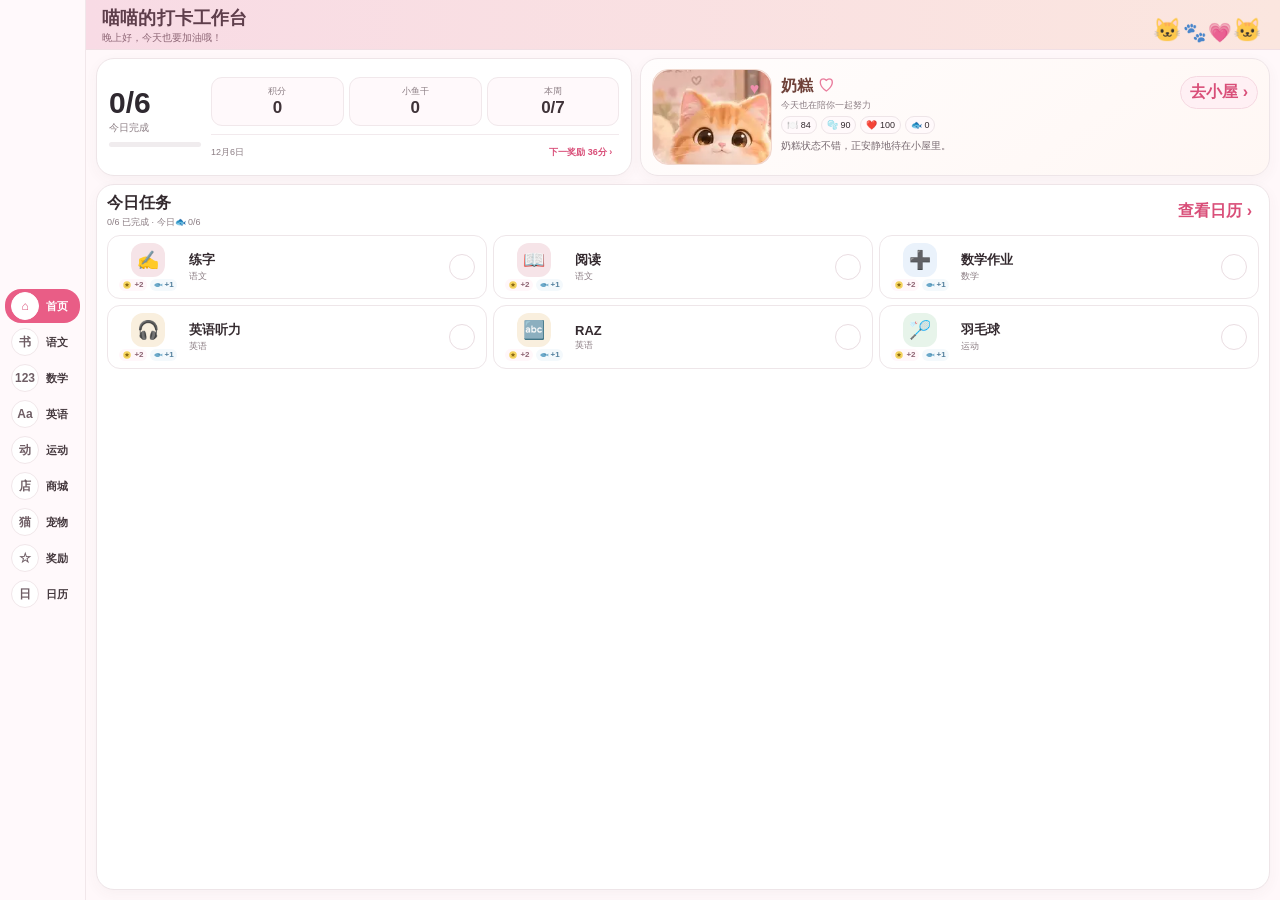
==== index.html @ 63a1361c "Load approved pet art assets in v23" ====
<!doctype html>
<html lang="zh-CN">
<head>
<meta charset="utf-8">
<meta name="viewport" content="width=device-width,initial-scale=1,viewport-fit=cover">
<meta name="theme-color" content="#fffaf5">
<meta name="color-scheme" content="light">
<meta name="apple-mobile-web-app-capable" content="yes">
<meta name="apple-mobile-web-app-status-bar-style" content="default">
<meta name="apple-mobile-web-app-title" content="喵喵打卡">
<meta name="format-detection" content="telephone=no">
<title>喵喵的打卡工作台</title>
<link rel="manifest" href="manifest.json">
<link rel="icon" href="icon.svg" type="image/svg+xml">
<link rel="stylesheet" href="styles.css?v=20260919-23">
</head>
<body>
<div id="orientationFrame" class="orientation-frame">
<div class="app-shell">
  <aside class="sidebar"><nav id="nav"></nav></aside>
  <main class="workspace">
    <header class="hero" aria-label="喵喵的打卡工作台">
      <div class="hero-copy"><h1>喵喵的打卡工作台</h1><p>晚上好，今天也要加油哦！</p></div>
      <div class="pig-family" aria-hidden="true"><span>🐱</span><span>🐾</span><span>💗</span><span>🐱</span></div>
      <div class="cloud hero-cloud-1"></div><div class="cloud hero-cloud-2"></div><div class="hill hero-hill-1"></div><div class="hill hero-hill-2"></div>
    </header>
    <section id="page" class="page" aria-live="polite"></section>
  </main>
  <button id="rotateSide" class="rotate-side" aria-label="切换横屏方向" title="切换横屏方向">↻</button>
  <div id="landscapeHint" class="landscape-hint">已自动适配横屏 · 方向相反可点 ↻</div>
</div>
<div id="toast" class="toast" role="status" aria-live="polite"></div>
<div id="modalRoot"></div>
</div>
<input id="importInput" type="file" accept="application/json" hidden>
<script src="pet-assets.js?v=20260919-23"></script>
<script src="app.js?v=20260919-23"></script>
</body>
</html>
---- styles.css ----
:root{--bg:#fffaf5;--surface:#fff;--ink:#23395d;--muted:#667085;--line:#ebe7e1;--pink:#cf456b;--pink2:#f8dfe6;--blue:#4b83c5;--green:#57a978;--amber:#c98b35;--shadow:0 8px 20px rgba(40,50,70,.07);--r:20px;--side:92px}
*{box-sizing:border-box;-webkit-tap-highlight-color:transparent}html,body{margin:0;width:100%;height:100%;overflow:hidden;background:var(--bg);font-family:-apple-system,BlinkMacSystemFont,"PingFang SC","Microsoft YaHei",sans-serif;color:var(--ink)}button,input{font:inherit}.orientation-frame{width:100%;height:100dvh;position:relative}.app-shell{width:100%;height:100%;display:flex;padding-top:env(safe-area-inset-top);padding-left:env(safe-area-inset-left);padding-right:env(safe-area-inset-right);padding-bottom:env(safe-area-inset-bottom)}.sidebar{width:var(--side);flex:0 0 var(--side);padding:6px;background:linear-gradient(#fbedf0,#fff9f4);border-right:1px solid #f0e5e3;overflow:auto}.sidebar::-webkit-scrollbar{display:none}#nav{min-height:100%;display:flex;flex-direction:column;justify-content:center;gap:3px}.nav-btn{border:0;background:transparent;color:var(--ink);border-radius:999px;min-height:38px;width:100%;display:flex;align-items:center;gap:7px;padding:5px 7px;font-weight:800;font-size:12px}.nav-btn i{width:30px;height:30px;border-radius:50%;display:grid;place-items:center;background:#fff;font-style:normal}.nav-btn.active{background:#e56b89;color:#fff}.workspace{flex:1;min-width:0;height:100%;display:flex;flex-direction:column}.hero{height:72px;flex:0 0 72px;position:relative;overflow:hidden;background:linear-gradient(#cfeefa 0 62%,#b7df86 62%);border-bottom:1px solid #dfe6e8}.hero-copy{position:relative;z-index:5;padding:10px 18px;color:#fff;text-shadow:0 1px 3px rgba(50,70,90,.25)}.hero-copy h1{font-size:23px;margin:0;font-weight:900}.hero-copy p{font-size:12px;margin:3px 0}.pig-family{position:absolute;right:30px;bottom:5px;z-index:5;display:flex;align-items:flex-end;gap:5px}.pig-family span{font-size:36px}.pig-family span:nth-child(2),.pig-family span:nth-child(3){font-size:28px}.cloud{position:absolute;background:#fff;border-radius:99px;opacity:.8;width:60px;height:18px;top:10px}.cloud:before,.cloud:after{content:"";position:absolute;background:#fff;border-radius:50%}.cloud:before{width:24px;height:24px;left:10px;top:-10px}.cloud:after{width:30px;height:30px;right:8px;top:-13px}.hero-cloud-1{left:45%}.hero-cloud-2{left:67%;top:28px}.hill{position:absolute;border-radius:50% 50% 0 0;background:#9fcd70;bottom:-30px}.hero-hill-1{width:300px;height:65px;left:38%}.hero-hill-2{width:360px;height:70px;right:-50px;background:#8ec364}.page{flex:1;min-height:0;padding:8px 10px 10px;overflow:auto;background:linear-gradient(#fffdf9,#fffaf5)}.page::-webkit-scrollbar{display:none}.home-grid{height:100%;display:grid;grid-template-columns:1.02fr 1.15fr .95fr;grid-template-rows:minmax(125px,44%) 1fr;gap:8px}.card,.section-hero,.feature-card,.shop-item,.calendar-card,.stats-card{background:#fff;border:1px solid var(--line);border-radius:var(--r);box-shadow:var(--shadow)}.soft-pink{background:linear-gradient(145deg,#fff,#fff5f7)}.soft-amber{background:linear-gradient(145deg,#fff,#fff8e9)}.soft-blue{background:linear-gradient(145deg,#fff,#f2f8fd)}.card-head{display:flex;justify-content:space-between;align-items:center;padding:9px 12px 4px}.card-title{font-size:16px;font-weight:900}.mini-action,.text-action{border:0;background:transparent;color:var(--pink);font-weight:800}.progress-body{display:grid;grid-template-columns:92px 1fr;gap:10px;align-items:center;padding:4px 12px 10px}.progress-ring{width:84px;height:84px;border-radius:50%;background:conic-gradient(var(--pink) var(--p),#e6e9ed 0);display:grid;place-items:center;position:relative}.progress-ring:after{content:"";position:absolute;inset:11px;border-radius:50%;background:#fff}.progress-center{position:relative;z-index:1;text-align:center}.progress-center strong{font-size:26px;display:block}.progress-center span{font-size:10px;color:var(--muted)}.stat-list{display:grid;gap:4px}.stat{display:flex;justify-content:space-between;font-size:12px}.stat strong{font-size:15px}.pet-body{height:calc(100% - 38px);display:grid;grid-template-columns:1.05fr .95fr;gap:8px;padding:2px 12px 9px}.pet-scene{display:grid;place-items:center;position:relative}.cat{font-size:68px;transform-origin:center bottom}.pet-bubble{position:absolute;top:0;left:0;background:#fff;border:1px solid var(--line);border-radius:15px;padding:6px 8px;font-size:10px;max-width:120px}.pet-side{display:flex;flex-direction:column;justify-content:center;gap:5px}.pet-status{display:flex;justify-content:space-between;font-size:11px}.mood-bar{height:7px;border-radius:9px;background:#e5e8eb;overflow:hidden}.mood-bar i{display:block;height:100%;background:#66b281}.pet-actions{display:grid;grid-template-columns:repeat(4,1fr);gap:4px}.pet-action{border:1px solid var(--line);background:#fff;border-radius:12px;min-height:43px;font-size:9px;font-weight:800}.pet-action b{display:block;font-size:17px}.reward-body{padding:3px 12px 10px}.points-row strong{font-size:28px;color:#9e2f55}.reward-track{height:5px;background:#e5e5e7;border-radius:9px;margin:10px 10px 22px;position:relative}.reward-node{position:absolute;top:50%;transform:translate(-50%,-50%);width:78px;text-align:center;font-size:10px}.reward-node i{width:24px;height:24px;background:#fff;border:2px solid #efd3dc;border-radius:50%;display:grid;place-items:center;margin:0 auto 17px;font-style:normal}.reward-node small{display:block;color:var(--muted)}.lock-note{background:#fff7e6;border:1px solid #f0dfb8;border-radius:10px;padding:5px;font-size:10px;text-align:center;color:#805e33}.tasks-card{grid-column:1/3}.tasks-toolbar{display:flex;align-items:center;justify-content:space-between;padding:7px 11px 4px}.tasks-toolbar h2{font-size:17px;margin:0}.tasks-toolbar small{color:#b53d62}.pager{display:flex;gap:5px;align-items:center}.pager button{border:0;border-radius:50%;width:28px;height:28px;background:#fff;box-shadow:0 2px 8px rgba(0,0,0,.08)}.page-pill{background:#fff1f5;border-radius:99px;padding:4px 12px;font-weight:800;font-size:11px}.task-slider{height:calc(100% - 40px);padding:2px 10px 10px}.task-row{height:100%;display:grid;grid-template-columns:repeat(3,1fr);gap:8px}.task-card{border:1px solid var(--line);border-radius:16px;background:#fff;padding:9px;display:grid;grid-template-columns:58px 1fr;grid-template-rows:1fr auto;align-items:center}.task-card.done{background:#f4fbf6}.task-icon{grid-row:1/3;width:50px;height:50px;border-radius:50%;display:grid;place-items:center;font-size:27px;background:var(--ib)}.task-name{font-size:15px;font-weight:900}.task-status{font-size:10px;color:var(--muted)}.check-btn,.primary-btn{border:0;border-radius:999px;background:var(--pink);color:#fff;font-weight:850;padding:7px 10px}.check-btn.done{background:var(--green)}.week-card{grid-column:3}.week-body{padding:7px 12px}.week-days{display:grid;grid-template-columns:repeat(7,1fr);gap:4px;text-align:center}.weekday{font-size:9px;font-weight:800}.day-dot{width:25px;height:25px;margin:4px auto 0;border-radius:50%;display:grid;place-items:center;font-size:11px;font-weight:900}.day-dot.done{background:#69bc88;color:#fff}.day-dot.missed{background:#f1a6b7;color:#fff}.day-dot.future{background:#e3e7ea;color:#a0a8b2}.day-dot.today{box-shadow:0 0 0 3px rgba(75,131,197,.18)}.legend{display:flex;justify-content:center;gap:10px;margin-top:8px;font-size:9px;color:var(--muted)}.page-panel{max-width:1000px;margin:auto;display:grid;gap:9px}.section-hero{padding:13px 15px;display:flex;align-items:center;justify-content:space-between}.section-hero h1{font-size:21px;margin:0}.section-hero p{font-size:11px;color:var(--muted);margin:4px 0}.grid-cards{display:grid;grid-template-columns:repeat(3,1fr);gap:9px}.feature-card{padding:12px;min-height:105px}.feature-top{display:flex;justify-content:space-between}.feature-icon{width:42px;height:42px;border-radius:13px;display:grid;place-items:center;font-size:23px}.chip{font-size:9px;padding:4px 7px;border-radius:99px;background:#f2f2f2}.feature-card h3{margin:7px 0 3px}.feature-card p,.shop-item p{font-size:10px;color:var(--muted)}.card-actions{display:flex;gap:6px;margin-top:8px}.secondary-btn,.danger-btn{border:1px solid var(--line);background:#fff;border-radius:11px;padding:6px 9px;font-weight:800;font-size:11px}.danger-btn{color:#b43a58}.add-card{border-style:dashed;text-align:center}.shop-cats{display:grid;grid-template-columns:repeat(4,1fr);gap:7px}.cat-tab{border:1px solid var(--line);background:#fff;border-radius:13px;padding:8px;font-weight:800}.cat-tab.active{background:#f8e2e8;color:#9f3154}.shop-grid{display:grid;grid-template-columns:repeat(4,1fr);gap:8px}.shop-item{padding:11px;text-align:center}.shop-icon{font-size:32px}.shop-item button{border:0;border-radius:99px;background:#fff0da;color:#805d2a;padding:7px;width:100%;font-weight:800}.pet-large{display:grid;grid-template-columns:1.1fr .9fr;gap:10px}.pet-stage{min-height:210px;overflow:hidden;border:1px solid var(--line);border-radius:20px;background:linear-gradient(#fffefa,#f3f5e6);display:grid;place-items:center;position:relative}.pet-stage .cat{font-size:125px}.pet-message{position:absolute;top:15px;left:15px;background:#fff;border:1px solid var(--line);border-radius:15px;padding:9px;font-size:12px;max-width:190px}.pet-inventory{display:grid;grid-template-columns:repeat(2,1fr);gap:7px}.inv-card{border:1px solid var(--line);border-radius:14px;padding:9px}.rewards-grid{display:grid;grid-template-columns:repeat(3,1fr);gap:9px}.reward-card{text-align:center;background:#fff;border:1px solid var(--line);border-radius:18px;padding:13px}.reward-card.locked{opacity:.7}.reward-emoji{font-size:36px}.calendar-wrap{display:grid;grid-template-columns:1.4fr .6fr;gap:10px}.calendar-card,.stats-card{padding:12px}.calendar-head{display:flex;justify-content:space-between;align-items:center}.calendar-grid{display:grid;grid-template-columns:repeat(7,1fr);gap:4px;margin-top:8px}.cal-week{text-align:center;font-size:9px;color:var(--muted)}.cal-day{aspect-ratio:1.2;border-radius:10px;display:grid;place-items:center;font-size:10px}.cal-day.done{background:#dff3e5;color:#2e7d4f}.cal-day.missed{background:#fbe2e8;color:#a83e5d}.cal-day.future{background:#edf0f3;color:#9ea6af}.cal-day.today{outline:2px solid #6aa4d6}.stat-big{font-size:30px;font-weight:900;color:#9d3154}.modal-backdrop{position:fixed;inset:0;background:rgba(35,57,93,.22);backdrop-filter:blur(4px);display:grid;place-items:center;z-index:100;padding:20px}.modal{width:min(520px,92vw);max-height:86dvh;overflow:auto;background:#fff;border-radius:20px;padding:15px}.field{display:grid;gap:5px;margin:8px 0}.field input{border:1px solid #dedad5;border-radius:11px;padding:8px}.days-check{display:flex;gap:5px;flex-wrap:wrap}.days-check label{border:1px solid var(--line);border-radius:99px;padding:5px 7px;font-size:10px}.modal-actions{display:flex;justify-content:flex-end;gap:7px;margin-top:12px}.toast{position:fixed;left:50%;bottom:calc(16px + env(safe-area-inset-bottom));transform:translate(-50%,18px);background:#23395d;color:#fff;border-radius:999px;padding:8px 13px;font-size:11px;opacity:0;transition:.2s;z-index:200}.toast.show{opacity:1;transform:translate(-50%,0)}
@media(max-height:390px){.hero{height:58px;flex-basis:58px}.hero-copy{padding:7px 15px}.hero-copy h1{font-size:20px}.home-grid{grid-template-rows:minmax(112px,43%) 1fr}.progress-ring{width:74px;height:74px}.cat{font-size:58px}.task-icon{width:45px;height:45px;font-size:24px}.nav-btn{min-height:33px}}
@media(prefers-reduced-motion:reduce){*{animation-duration:.001ms!important;transition-duration:.001ms!important}}
.rotate-side,.landscape-hint{display:none}
body.force-landscape .orientation-frame{position:fixed;left:50%;top:50%;width:100dvh;height:100dvw;transform:translate(-50%,-50%) rotate(90deg);transform-origin:center center;overflow:hidden;background:var(--bg)}
body.force-landscape.flip-landscape .orientation-frame{transform:translate(-50%,-50%) rotate(-90deg)}
body.force-landscape .rotate-side{display:grid;place-items:center;position:absolute;right:8px;bottom:8px;z-index:260;width:38px;height:38px;border:1px solid rgba(35,57,93,.12);border-radius:50%;background:rgba(255,255,255,.94);box-shadow:0 4px 14px rgba(35,57,93,.12);color:var(--ink);font-size:20px;font-weight:900}
body.force-landscape .landscape-hint{display:block;position:absolute;right:54px;bottom:12px;z-index:255;background:rgba(35,57,93,.9);color:#fff;border-radius:999px;padding:7px 10px;font-size:10px;font-weight:750;opacity:0;transform:translateY(5px);transition:.25s;pointer-events:none}
body.force-landscape.landscape-hint-on .landscape-hint{opacity:1;transform:translateY(0)}

.subject-panel{gap:10px}.subject-hero{background:linear-gradient(135deg,#fff,#fff8f2)}.subject-summary{background:#fff;border:1px solid var(--line);border-radius:18px;box-shadow:var(--shadow);padding:10px}.subject-summary>div:first-child{display:flex;justify-content:space-between;align-items:center;margin-bottom:8px}.subject-summary span{font-size:11px;color:var(--muted)}.subject-mini-tasks{display:grid;grid-template-columns:repeat(3,1fr);gap:8px}.subject-mini{border:1px solid var(--line);background:#fff;border-radius:16px;padding:10px;display:grid;grid-template-columns:38px 1fr;grid-template-rows:auto auto;text-align:left;align-items:center}.subject-mini>span{grid-row:1/3;font-size:24px}.subject-mini b{font-size:13px}.subject-mini small{font-size:10px;color:var(--muted)}.subject-mini.done{background:#f3faf5}.subject-all{grid-template-columns:repeat(3,1fr)}.subject-task-card{min-height:145px}.subject-task-card.is-done{background:#f5fbf6}.task-state-line{font-size:11px;font-weight:800;color:var(--muted);margin-top:6px}.compact{padding:6px 9px;font-size:11px}.empty-note{padding:12px;color:var(--muted);font-size:11px}
.pet-page{gap:10px}.pet-top-badges{display:flex;gap:8px}.pet-top-badges b{background:#fff7ef;border:1px solid var(--line);border-radius:999px;padding:6px 10px}.pet-control-card{padding:12px}.pet-room-bg{position:absolute;inset:0;overflow:hidden;pointer-events:none}.pet-room-bg .window{position:absolute;left:18px;top:18px;width:84px;height:58px;border:6px solid #f7efe5;border-radius:18px;background:#dff4fb;display:grid;place-items:center;font-size:23px}.pet-room-bg .plant{position:absolute;right:16px;bottom:14px;font-size:36px}.pet-room-bg .bed{position:absolute;left:20px;bottom:12px;font-size:40px}.cat-avatar{position:relative;width:150px;height:150px;z-index:3;transform-origin:50% 90%}.cat-head{position:absolute;left:35px;top:24px;width:80px;height:70px;border-radius:48% 48% 46% 46%;background:#e88a3a;border:3px solid #b96728}.ear{position:absolute;top:-17px;width:32px;height:36px;background:#e88a3a;border:3px solid #b96728;transform:rotate(25deg);border-radius:7px 25px 8px 25px}.ear.l{left:3px;transform:rotate(-25deg)}.ear.r{right:3px}.face{position:absolute;inset:12px 8px 0;font-style:normal;font-size:48px;line-height:48px;filter:saturate(.7)}.cat-body-shape{position:absolute;left:39px;top:82px;width:78px;height:58px;border-radius:50% 50% 42% 42%;background:repeating-linear-gradient(90deg,#e88a3a 0 20px,#c96f28 20px 28px);border:3px solid #b96728}.cat-tail{position:absolute;right:10px;top:88px;width:68px;height:18px;border-radius:99px;background:#d87a30;border:3px solid #b96728;transform:rotate(-20deg);transform-origin:left center}.pet-effect-layer,.pet-prop{position:absolute;inset:0;z-index:5;pointer-events:none}.pet-prop span,.pet-effect-layer span{position:absolute}.bowl{font-size:40px;left:50%;bottom:18px;transform:translateX(-50%)}.wand{font-size:44px;right:18%;top:28%}.brush{font-size:38px;right:24%;top:36%}.med{font-size:38px;right:22%;bottom:24%}.mat{font-size:46px;left:50%;bottom:12px;transform:translateX(-50%)}.heart{color:#e55b7d;font-size:24px;animation:floatHeart 1.4s ease-out infinite}.pet-heart-1{left:39%;top:28%}.pet-heart-2{left:56%;top:20%;animation-delay:.3s}.sound-wave{right:26%;top:28%;font-weight:900;color:#517fae;animation:pulse 1s infinite}.shower{right:22%;top:13%;font-size:44px;animation:showerShake .45s infinite alternate}.bubble{font-size:26px;color:#7ec7df;animation:bubble 1.5s infinite}.bubble-1{left:38%;top:43%}.bubble-2{left:52%;top:37%;animation-delay:.3s}.bubble-3{left:58%;top:52%;animation-delay:.6s}.toy-motion{right:30%;top:38%;font-size:26px;animation:toySpark .7s infinite}.spark{font-size:24px;color:#d19a38;animation:pulse .8s infinite}.spark-1{left:37%;top:38%}.spark-2{left:58%;top:26%;animation-delay:.25s}.care-plus{right:28%;top:30%;font-size:30px;color:#5aa576;animation:pulse 1s infinite}.zzz{right:25%;top:22%;font-weight:900;color:#6d7d9a;animation:floatHeart 1.8s infinite}.crumb{font-size:24px;color:#b47d3b;animation:crumb .7s infinite}.crumb-1{left:45%;bottom:50px}.crumb-2{left:53%;bottom:42px;animation-delay:.25s}
.cat-avatar.idle{animation:catBreath 2.2s ease-in-out infinite}.cat-avatar.purring{animation:purr .18s linear infinite}.cat-avatar.meowing{animation:meowMove .45s ease-in-out 3}.cat-avatar.eating{animation:eat .45s ease-in-out infinite}.cat-avatar.playing{animation:playPounce .65s ease-in-out infinite}.cat-avatar.bathing{animation:bathFlinch .5s ease-in-out infinite}.cat-avatar.grooming{animation:groomSit 1s ease-in-out infinite}.cat-avatar.treating{animation:treatStill 1.2s ease-in-out infinite}.cat-avatar.sleeping{transform:translateY(18px) scale(.9) rotate(-8deg);animation:sleepBob 2s ease-in-out infinite}.cat-avatar.happy{animation:happyHop .7s ease-in-out 2}.cat-tail{animation:tailWag 1.1s ease-in-out infinite}
.pet-quick-actions{display:grid;grid-template-columns:repeat(3,1fr);gap:7px;margin:8px 0 10px}.pet-quick{border:1px solid var(--line);background:#fffaf8;border-radius:14px;padding:8px;min-height:62px;font-weight:850;color:var(--ink)}.pet-quick span{display:block;font-size:23px;margin-bottom:2px}.pet-inventory .inv-card{display:flex;align-items:center;justify-content:space-between;gap:6px}.inv-card small{display:block;color:var(--muted);margin-top:3px}
@keyframes catBreath{0%,100%{transform:translateY(0)}50%{transform:translateY(3px)}}@keyframes tailWag{0%,100%{transform:rotate(-24deg)}50%{transform:rotate(12deg)}}@keyframes purr{0%{transform:translateX(-1px)}50%{transform:translateX(1px)}100%{transform:translateX(-1px)}}@keyframes meowMove{0%,100%{transform:translateY(0)}50%{transform:translateY(-8px) scale(1.03)}}@keyframes eat{0%,100%{transform:rotate(0) translateY(7px)}50%{transform:rotate(2deg) translateY(13px)}}@keyframes playPounce{0%,100%{transform:translateX(-18px) rotate(-3deg)}50%{transform:translateX(24px) translateY(-12px) rotate(6deg)}}@keyframes bathFlinch{0%,100%{transform:rotate(-2deg)}50%{transform:rotate(3deg) translateY(-2px)}}@keyframes groomSit{0%,100%{transform:scale(1)}50%{transform:scale(1.02)}}@keyframes treatStill{0%,100%{transform:translateY(0)}50%{transform:translateY(2px)}}@keyframes sleepBob{0%,100%{transform:translateY(18px) scale(.9) rotate(-8deg)}50%{transform:translateY(20px) scale(.9) rotate(-8deg)}}@keyframes happyHop{0%,100%{transform:translateY(0)}50%{transform:translateY(-14px)}}@keyframes floatHeart{0%{opacity:0;transform:translateY(12px) scale(.8)}50%{opacity:1}100%{opacity:0;transform:translateY(-22px) scale(1.15)}}@keyframes pulse{0%,100%{transform:scale(.9);opacity:.65}50%{transform:scale(1.15);opacity:1}}@keyframes showerShake{from{transform:rotate(-6deg)}to{transform:rotate(6deg)}}@keyframes bubble{0%{opacity:0;transform:translateY(16px) scale(.7)}50%{opacity:1}100%{opacity:0;transform:translateY(-28px) scale(1.1)}}@keyframes toySpark{0%,100%{transform:rotate(0) scale(.8)}50%{transform:rotate(18deg) scale(1.2)}}@keyframes crumb{0%{opacity:0;transform:translateY(-8px)}50%{opacity:1}100%{opacity:0;transform:translateY(10px)}}
@media(max-height:390px){.subject-mini{padding:6px}.subject-task-card{min-height:120px}.pet-stage{min-height:180px}.cat-avatar{transform:scale(.86)}.pet-quick{min-height:48px;padding:5px}.pet-quick span{font-size:19px}}

.cat-avatar.attention{animation:catAttention .5s ease-out both}
.cat-avatar.idle-look{animation:idleLook 1.2s ease-in-out}
.cat-avatar.idle-blink .face{animation:faceBlink 1.1s ease-in-out}
.cat-avatar.idle-stretch{animation:idleStretch 1.2s ease-in-out}
.cat-avatar.idle-groom{animation:idleGroom 1.2s ease-in-out}
.cat-avatar.eating-kibble,.cat-avatar.eating-can,.cat-avatar.eating-freeze{animation:eat .38s ease-in-out infinite}
.cat-avatar.eating-treat{animation:lickEat .32s ease-in-out infinite}
.cat-avatar.play-wand{animation:wandPounce .58s ease-in-out infinite}
.cat-avatar.play-ball{animation:ballChase .8s ease-in-out infinite}
.cat-avatar.play-scratch{animation:scratchPaw .32s ease-in-out infinite}
.cat-avatar.play-box{animation:boxPeek 1s ease-in-out infinite}
.cat-avatar.care-brush{animation:groomSit 1s ease-in-out infinite}
.cat-avatar.care-bath{animation:bathFlinch .5s ease-in-out infinite}
.cat-avatar.care-towel{animation:towelDry .65s ease-in-out infinite}
.cat-avatar.care-nail{animation:pawCheck .8s ease-in-out infinite}
.cat-avatar.med-kit,.cat-avatar.med-check{animation:treatStill 1.2s ease-in-out infinite}
.cat-avatar.med-cone{animation:coneWalk .95s ease-in-out infinite}
.cat-avatar.med-rest{animation:sleepBob 2s ease-in-out infinite}
.prop-kibble,.prop-bowl{font-size:42px;left:50%;bottom:14px;transform:translateX(-50%)}
.prop-treat{font-size:40px;right:28%;bottom:30%}
.prop-can{font-size:38px;left:28%;bottom:18px}.prop-bowl{left:55%}
.prop-freeze{font-size:38px;right:30%;bottom:28%}
.prop-wand{font-size:46px;right:16%;top:26%;animation:wandMove .7s ease-in-out infinite}
.prop-ball{font-size:38px;left:24%;bottom:18%;animation:ballRoll 1.1s linear infinite}
.prop-scratch{font-size:48px;left:20%;bottom:9%}
.prop-box{font-size:64px;left:50%;bottom:8%;transform:translateX(-50%)}
.prop-brush{font-size:38px;right:22%;top:34%;animation:brushMove .7s ease-in-out infinite}
.prop-shower{font-size:46px;right:18%;top:13%;animation:showerShake .45s infinite alternate}
.prop-towel{font-size:58px;left:50%;bottom:8%;transform:translateX(-50%)}
.prop-nail{font-size:36px;right:24%;bottom:28%}
.prop-kit{font-size:44px;right:18%;bottom:15%}
.prop-cone{font-size:48px;left:50%;bottom:22%;transform:translateX(-50%)}
.prop-check{font-size:42px;right:20%;bottom:25%}
.prop-rest{font-size:56px;left:50%;bottom:8%;transform:translateX(-50%)}
.lick-mark{right:31%;top:36%;font-size:34px;color:#db6f8c;animation:pulse .5s infinite}.smell{font-size:28px;color:#c19b6b;animation:floatHeart 1.4s infinite}.speed-line{font-size:34px;right:27%;top:40%;color:#5b8ec5;animation:pulse .7s infinite}.scratch-line{font-size:28px;left:35%;bottom:31%;color:#9a6c41;animation:pulse .4s infinite}.peek-mark{left:50%;top:31%;font-size:34px;color:#655f58;animation:pulse 1.1s infinite}.warm-line{right:29%;top:30%;font-size:30px;color:#e4a84b;animation:pulse 1s infinite}.paw-mark{right:29%;top:34%;font-size:30px;animation:pulse .9s infinite}.question-mark{right:29%;top:26%;font-size:34px;color:#6b7894;animation:pulse 1s infinite}
@keyframes catAttention{0%{transform:scale(1)}45%{transform:scale(1.04) translateY(-3px)}100%{transform:scale(1)}}@keyframes idleLook{0%,100%{transform:rotate(0)}35%{transform:rotate(-4deg)}70%{transform:rotate(4deg)}}@keyframes faceBlink{0%,35%,45%,100%{transform:scaleY(1)}40%{transform:scaleY(.08)}}@keyframes idleStretch{0%,100%{transform:scale(1) translateY(0)}50%{transform:scaleX(1.08) scaleY(.92) translateY(8px)}}@keyframes idleGroom{0%,100%{transform:rotate(0)}50%{transform:rotate(-7deg) translateY(3px)}}@keyframes lickEat{0%,100%{transform:translateY(5px)}50%{transform:translateY(9px) rotate(2deg)}}@keyframes wandPounce{0%,100%{transform:translateX(-22px) translateY(0) rotate(-4deg)}50%{transform:translateX(28px) translateY(-14px) rotate(7deg)}}@keyframes ballChase{0%,100%{transform:translateX(-30px)}50%{transform:translateX(36px) translateY(-7px)}}@keyframes scratchPaw{0%,100%{transform:translateX(0)}50%{transform:translateX(5px) rotate(-2deg)}}@keyframes boxPeek{0%,100%{transform:translateY(18px) scale(.92)}50%{transform:translateY(4px) scale(.96)}}@keyframes towelDry{0%,100%{transform:rotate(-2deg)}50%{transform:rotate(3deg) scale(.98)}}@keyframes pawCheck{0%,100%{transform:translateY(0)}50%{transform:translateY(-2px) rotate(-1deg)}}@keyframes coneWalk{0%,100%{transform:translateX(-5px)}50%{transform:translateX(8px) rotate(2deg)}}@keyframes wandMove{0%,100%{transform:rotate(-18deg)}50%{transform:rotate(15deg)}}@keyframes ballRoll{0%{transform:translateX(-30px) rotate(0)}100%{transform:translateX(65px) rotate(360deg)}}@keyframes brushMove{0%,100%{transform:rotate(-14deg)}50%{transform:rotate(12deg)}}

/* v7: iPhone 17 hardening + namespaced pet UI */
.pet-stage{isolation:isolate}
.cat-avatar{position:relative;width:210px;height:170px;z-index:3;transform-origin:50% 85%;display:grid;place-items:center}
.cat-svg{width:100%;height:100%;overflow:visible;filter:drop-shadow(0 8px 10px rgba(102,74,50,.12))}
.cat-svg.mini{width:135px;height:102px;filter:drop-shadow(0 5px 7px rgba(102,74,50,.10))}
.cat-eyes-closed{opacity:0}
.cat-avatar.purring .cat-eyes,.cat-avatar.sleeping .cat-eyes,.cat-avatar.idle-blink .cat-eyes{opacity:0}
.cat-avatar.purring .cat-eyes-closed,.cat-avatar.sleeping .cat-eyes-closed,.cat-avatar.idle-blink .cat-eyes-closed{opacity:1}
.cat-tail-g{transform-origin:185px 132px;animation:svgTail 1.8s ease-in-out infinite}
.cat-avatar.attention .cat-head-g{animation:svgHeadTilt .55s ease-out}
.cat-avatar.eating-kibble .cat-head-g,.cat-avatar.eating-can .cat-head-g,.cat-avatar.eating-freeze .cat-head-g,.cat-avatar.eating-treat .cat-head-g{animation:svgEat .42s ease-in-out infinite}
.cat-avatar.play-scratch .cat-front-paw{animation:svgPaw .32s ease-in-out infinite}
.cat-avatar.care-brush .cat-head-g{transform:rotate(-2deg);transform-origin:136px 95px}
.home-pet-card .pet-body{grid-template-columns:minmax(115px,.85fr) minmax(180px,1.15fr);gap:8px}
.home-pet-card .pet-scene{min-width:0;overflow:hidden;border-radius:16px;background:linear-gradient(180deg,#fffdf4,#f7f2df)}
.home-cat{display:grid;place-items:center;width:100%;height:100%}
.home-pet-card .pet-side{min-width:0;justify-content:center}
.home-pet-message{font-size:11px;line-height:1.35;color:#5f6672;background:#fff;border:1px solid #efe6db;border-radius:10px;padding:6px 8px;display:-webkit-box;-webkit-line-clamp:2;-webkit-box-orient:vertical;overflow:hidden;min-height:40px}
.home-pet-card .pet-actions{grid-template-columns:repeat(4,minmax(0,1fr))}
.home-pet-card .pet-action{min-width:0;min-height:42px;padding:3px 2px}
.sound-tip{font-size:11px;line-height:1.35;color:#6d6f78;background:#fff9eb;border:1px solid #f0e2bd;border-radius:10px;padding:6px 8px;margin:7px 0}
@keyframes svgTail{0%,100%{transform:rotate(-3deg)}50%{transform:rotate(6deg)}}@keyframes svgHeadTilt{0%{transform:rotate(0)}55%{transform:rotate(-7deg) translateY(-2px)}100%{transform:rotate(0)}}@keyframes svgEat{0%,100%{transform:translateY(0)}50%{transform:translateY(8px)}}@keyframes svgPaw{0%,100%{transform:translateX(0)}50%{transform:translateX(7px)}}

#nav{gap:1px;padding:1px 0}
.nav-btn{min-height:34px;padding:3px 5px;font-size:11px}
.nav-btn i{width:28px;height:28px;font-size:14px}
.sidebar{padding:3px 5px}
.hero{height:64px;flex-basis:64px}
.hero-copy{padding:8px 16px}.hero-copy h1{font-size:21px}.hero-copy p{font-size:12px}
.card-title{font-size:15px}.stat{font-size:12px}.task-status,.weekday,.legend,.chip,.cal-week{font-size:11px}
.secondary-btn,.danger-btn,.compact{font-size:12px;min-height:36px}
.check-btn,.primary-btn{min-height:38px;font-size:13px}
.pager button{width:38px;height:38px}
.pet-quick{min-height:58px;font-size:12px}
@media(max-height:390px){
  .hero{height:54px;flex-basis:54px}
  .hero-copy h1{font-size:18px}
  .hero-copy p{font-size:11px}
  .nav-btn{min-height:30px;font-size:10px}
  .nav-btn i{width:25px;height:25px;font-size:12px}
  .home-pet-card .pet-body{grid-template-columns:105px minmax(170px,1fr)}
  .cat-svg.mini{width:112px;height:86px}
}

/* v8 clean dashboard: inspired by the user's minimal reference */
:root{
  --bg:#fff8fa;
  --surface:#ffffff;
  --ink:#342a2f;
  --muted:#8b7d83;
  --line:#eee5e8;
  --pink:#e75983;
  --pink2:#f9e9ef;
  --blue:#6d92b8;
  --green:#58a777;
  --amber:#b88942;
  --shadow:0 4px 14px rgba(87,58,68,.045);
  --r:18px;
  --side:86px
}
html,body{background:var(--bg)}
.sidebar{background:#fff9fb;border-right:1px solid #f1e7ea}
#nav{justify-content:center;gap:2px}
.nav-btn{border-radius:16px;min-height:34px;padding:3px 6px;color:#45393e;font-size:11px;font-weight:750}
.nav-btn i{background:#fff;border:1px solid #f1e7ea;color:#6f5e65;font-size:12px;font-weight:850}
.nav-btn.active{background:#e95d86;color:#fff;box-shadow:none}
.nav-btn.active i{background:#fff;color:#d94e78;border-color:#fff}
.hero{height:50px;flex-basis:50px;background:linear-gradient(90deg,#f8dbe5,#fbe6df);border-bottom:1px solid #f0dfe4}
.hero-copy{padding:6px 16px;color:#5e3e4b;text-shadow:none}
.hero-copy h1{font-size:18px;letter-spacing:.2px}
.hero-copy p{font-size:10px;color:#8f6877;margin:1px 0}
.pig-family{right:18px;bottom:5px;gap:1px;opacity:.78}
.pig-family span{font-size:23px}.pig-family span:nth-child(2),.pig-family span:nth-child(3){font-size:19px}
.cloud,.hill{display:none}
.page{padding:8px 10px 10px;background:#fff8fa}
.card,.section-hero,.feature-card,.shop-item,.calendar-card,.stats-card{box-shadow:var(--shadow);border-color:var(--line)}
.soft-pink,.soft-amber,.soft-blue{background:#fff}
.primary-btn,.check-btn{background:#e75983}
.text-action,.plain-link{color:#d94f79}
.plain-link{border:0;background:transparent;font-weight:800;padding:6px 7px}
.section-hero{background:#fff}
.section-hero p{color:var(--muted)}

/* simplified home */
.home-simple{height:100%;display:grid;grid-template-columns:.88fr 1.12fr;grid-template-rows:minmax(112px,38%) 1fr;gap:9px}
.overview-card{padding:12px 14px;display:flex;flex-direction:column;justify-content:space-between}
.overview-main{display:grid;grid-template-columns:105px 1fr;align-items:center;gap:12px}
.overview-progress strong{font-size:31px;line-height:1;display:block;color:#2f2930}
.overview-progress span{font-size:11px;color:var(--muted);display:block;margin-top:4px}
.overview-bar{height:6px;background:#f0ecee;border-radius:99px;overflow:hidden;margin-top:9px}.overview-bar i{display:block;height:100%;background:#e75983;border-radius:99px}
.overview-stats{display:grid;grid-template-columns:repeat(3,1fr);gap:6px}.overview-stats div{background:#fff9fb;border:1px solid #f1e8eb;border-radius:12px;padding:8px 7px;text-align:center}.overview-stats span{display:block;font-size:10px;color:var(--muted)}.overview-stats b{font-size:18px;color:#3f3338}
.overview-footer{display:flex;align-items:center;justify-content:space-between;border-top:1px solid #f2eaed;padding-top:7px;font-size:10px;color:var(--muted)}
.home-pet-simple{padding:10px 12px;display:grid;grid-template-columns:132px 1fr;gap:10px;align-items:center}
.home-pet-visual{height:100%;min-height:88px;border-radius:16px;background:linear-gradient(145deg,#fff8df,#fff2de);display:grid;place-items:center;overflow:hidden}
.home-pet-visual .cat-svg.mini{width:122px;height:92px}
.home-pet-info{min-width:0}.home-pet-title{display:flex;align-items:flex-start;justify-content:space-between;gap:8px}.home-pet-title b{display:block;font-size:16px}.home-pet-title span{display:block;font-size:10px;color:var(--muted);margin-top:2px}.home-pet-info p{font-size:11px;line-height:1.45;color:#776970;margin:7px 0 8px;display:-webkit-box;-webkit-line-clamp:2;-webkit-box-orient:vertical;overflow:hidden}.home-pet-meta{display:flex;gap:6px}.home-pet-meta span{background:#fff9fb;border:1px solid #f1e7ea;border-radius:99px;padding:5px 8px;font-size:11px}
.task-board-card{grid-column:1/3;min-height:0;padding:10px 12px;display:flex;flex-direction:column}
.board-head{display:flex;align-items:center;justify-content:space-between;margin-bottom:8px}.board-head h2{font-size:17px;margin:0}.board-head span{font-size:10px;color:var(--muted);display:block;margin-top:2px}
.task-board{min-height:0;overflow:auto;display:grid;grid-template-columns:repeat(3,minmax(0,1fr));grid-auto-rows:minmax(54px,1fr);gap:7px}
.task-board::-webkit-scrollbar{display:none}
.board-task{border:1px solid #eee6e9;background:#fff;border-radius:14px;padding:8px 9px;display:grid;grid-template-columns:38px 1fr 30px;gap:8px;align-items:center;text-align:left;color:var(--ink)}
.board-task:not(.done):active{transform:scale(.985)}
.board-task.done{background:#f5faf6;border-color:#dbeadd}
.board-task-icon{width:38px;height:38px;border-radius:12px;background:var(--dot);display:grid;place-items:center;font-size:20px}
.board-task-copy{min-width:0}.board-task-copy b{display:block;font-size:13px;white-space:nowrap;overflow:hidden;text-overflow:ellipsis}.board-task-copy small{display:block;font-size:10px;color:var(--muted);margin-top:2px}
.board-check{width:28px;height:28px;border-radius:50%;display:grid;place-items:center;background:#f7eef1;color:#cf5278;font-size:18px;font-weight:900}
.board-task.done .board-check{background:#5eae7d;color:#fff}

/* cleaner general modules */
.page-panel{gap:8px}.section-hero{padding:10px 13px}.section-hero h1{font-size:19px}.grid-cards{gap:8px}
.feature-card{border-radius:16px;box-shadow:none}.shop-item{box-shadow:none}.reward-card{box-shadow:none}
.pet-large{gap:9px}.pet-stage{background:#fffdf8}.pet-control-card{box-shadow:none}
.pet-quick{background:#fff;border-color:#eee6e9}
.audio-credit{font-size:9px;color:#aaa0a5;line-height:1.3;margin-top:8px}

/* keep iPhone landscape dense but readable */
@media(max-height:390px){
  .hero{height:44px;flex-basis:44px}
  .hero-copy{padding:4px 14px}.hero-copy h1{font-size:16px}.hero-copy p{font-size:9px}
  .pig-family span{font-size:20px}.pig-family span:nth-child(2),.pig-family span:nth-child(3){font-size:17px}
  .home-simple{grid-template-rows:minmax(98px,37%) 1fr}
  .overview-card{padding:9px 11px}.overview-main{grid-template-columns:90px 1fr;gap:9px}.overview-progress strong{font-size:27px}.overview-stats div{padding:6px 4px}.overview-stats b{font-size:16px}
  .home-pet-simple{grid-template-columns:112px 1fr;padding:8px 10px}.home-pet-visual .cat-svg.mini{width:105px;height:80px}.home-pet-info p{margin:4px 0 5px}
  .task-board-card{padding:8px 10px}.board-head{margin-bottom:5px}.task-board{grid-auto-rows:minmax(48px,1fr);gap:5px}.board-task{padding:5px 7px;grid-template-columns:33px 1fr 27px}.board-task-icon{width:33px;height:33px;font-size:17px}.board-check{width:25px;height:25px}
}

/* v9 clean subject pages */
.subject-clean{max-width:none;height:100%;display:flex;flex-direction:column;gap:8px}
.subject-clean-head{background:#fff;border:1px solid var(--line);border-radius:16px;padding:9px 11px;display:flex;align-items:center;justify-content:space-between;gap:10px;box-shadow:var(--shadow)}
.subject-clean-title{display:flex;align-items:center;gap:9px;min-width:0}
.subject-clean-icon{width:40px;height:40px;border-radius:12px;background:var(--subject-bg);display:grid;place-items:center;font-size:20px;flex:0 0 auto}
.subject-clean-title h1{font-size:19px;line-height:1.1;margin:0;color:var(--ink)}
.subject-clean-title p{font-size:10px;color:var(--muted);margin:3px 0 0;white-space:nowrap;overflow:hidden;text-overflow:ellipsis}
.subject-clean-grid{min-height:0;overflow:auto;display:grid;grid-template-columns:repeat(2,minmax(0,1fr));grid-auto-rows:minmax(88px,auto);gap:7px;padding-bottom:2px}
.subject-clean-grid::-webkit-scrollbar{display:none}
.subject-clean-task{background:#fff;border:1px solid var(--line);border-radius:15px;padding:10px;display:flex;align-items:center;justify-content:space-between;gap:10px;box-shadow:none}
.subject-clean-task.done{background:#f6fbf7;border-color:#dceadf}
.subject-clean-main{display:flex;align-items:center;gap:9px;min-width:0}
.subject-clean-task-icon{width:44px;height:44px;border-radius:13px;background:var(--subject-bg);display:grid;place-items:center;font-size:22px;flex:0 0 auto}
.subject-clean-copy{min-width:0}
.subject-clean-name{font-size:16px;font-weight:850;white-space:nowrap;overflow:hidden;text-overflow:ellipsis}
.subject-clean-meta{font-size:10px;color:var(--muted);margin-top:3px;white-space:nowrap;overflow:hidden;text-overflow:ellipsis}
.subject-clean-actions{display:flex;align-items:center;justify-content:flex-end;gap:5px;flex-wrap:wrap;max-width:55%}
.subject-clean-state{font-size:10px;font-weight:750;border-radius:99px;padding:4px 7px;background:#f4f1f2;color:#7b7075}
.subject-clean-state.pending{background:#fff0f4;color:#c84e72}.subject-clean-state.done{background:#e9f7ed;color:#4a9767}.subject-clean-state.off{background:#f4f4f4;color:#999}
.subject-check-btn{border:0;border-radius:99px;min-height:34px;padding:6px 10px;background:#e75983;color:#fff;font-weight:850;font-size:11px}
.subject-check-btn.done{background:#5cab79}
.subject-edit-btn,.subject-delete-btn{border:1px solid var(--line);background:#fff;border-radius:99px;min-height:34px;padding:6px 9px;font-weight:750;font-size:10px;color:#655a5f}
.subject-delete-btn{color:#b34d65}
.subject-clean-add{border:1px dashed #dfd3d7;background:rgba(255,255,255,.62);border-radius:15px;min-height:88px;color:#d04f75;font-size:15px;font-weight:800}
@media(max-height:390px){
  .subject-clean-head{padding:7px 9px}.subject-clean-icon{width:35px;height:35px;font-size:18px}.subject-clean-title h1{font-size:17px}
  .subject-clean-grid{grid-auto-rows:minmax(75px,auto);gap:5px}
  .subject-clean-task{padding:7px 8px}.subject-clean-task-icon{width:38px;height:38px;font-size:19px}.subject-clean-name{font-size:14px}
  .subject-check-btn,.subject-edit-btn,.subject-delete-btn{min-height:30px;padding:5px 7px}
  .subject-clean-add{min-height:75px;font-size:13px}
}

.page{scrollbar-width:none}
.subject-clean .primary-btn{min-height:36px;padding:7px 12px}

/* v11 minimal task rewards: pictograms + numbers only */
.task-reward-icons{display:flex;align-items:center;justify-content:center;gap:4px;white-space:nowrap}
.task-reward-chip{display:inline-flex;align-items:center;gap:2px;border-radius:999px;padding:2px 4px;font-size:9px;line-height:1;color:#8f6574;background:#fff7fa}
.task-reward-chip svg{width:12px;height:12px;display:block}
.task-reward-chip b{font-size:9px;line-height:1;font-weight:850}
.task-reward-point svg circle{fill:#f4d35e}.task-reward-point svg path{fill:#8c6a14}
.task-reward-fish{color:#527f9d;background:#f4f9fc}.task-reward-fish svg path{fill:#6ba9ca}.task-reward-fish svg circle{fill:#274b63}

/* home board */
.board-task{grid-template-columns:76px 1fr 32px;min-height:74px;padding:7px 9px}
.board-task-icon-stack{display:flex;flex-direction:column;align-items:center;gap:3px}
.board-task-icon{width:38px;height:38px}
.board-task-copy b{font-size:14px}.board-task-copy small{font-size:10px;color:var(--muted)}
.board-check{background:#fff;border:1.5px solid #eadde2;color:transparent}
.board-task.done .board-check{background:#58ad79;border-color:#58ad79;color:#fff}

/* subject cards */
.subject-clean-grid{grid-template-columns:repeat(2,minmax(0,1fr));grid-auto-rows:minmax(92px,auto)}
.subject-min-task{background:#fff;border:1px solid var(--line);border-radius:15px;display:grid;grid-template-columns:1fr auto;align-items:stretch;overflow:hidden}
.subject-min-task.done{background:#f6fbf7;border-color:#dceadf}
.subject-min-task.not-today{opacity:.55}
.subject-min-hit{border:0;background:transparent;color:var(--ink);display:grid;grid-template-columns:80px 1fr 34px;gap:8px;align-items:center;text-align:left;padding:8px 9px;min-width:0}
.subject-min-hit:disabled{color:var(--ink)}
.subject-min-icon-stack{display:flex;flex-direction:column;align-items:center;gap:3px}
.subject-min-copy{min-width:0}.subject-min-copy b{display:block;font-size:15px;white-space:nowrap;overflow:hidden;text-overflow:ellipsis}.subject-min-copy small{display:block;font-size:10px;color:var(--muted);margin-top:3px}
.subject-min-check{width:30px;height:30px;border:1.5px solid #eadde2;border-radius:50%;display:grid;place-items:center;color:transparent;font-size:18px;font-weight:900}
.subject-min-task.done .subject-min-check{background:#58ad79;border-color:#58ad79;color:#fff}
.subject-min-tools{display:flex;flex-direction:column;justify-content:center;gap:4px;padding:6px 6px 6px 0}
.subject-edit-btn,.subject-delete-btn{min-height:28px;padding:4px 7px;font-size:9px;border-radius:9px}
.subject-clean-add{min-height:92px}

/* legacy safety */
.simple-task-card{grid-template-columns:80px 1fr 32px}
.simple-task-icon-stack{display:flex;flex-direction:column;align-items:center;gap:3px}
.simple-check{width:30px;height:30px;border:1.5px solid #eadde2;border-radius:50%;display:grid;place-items:center;color:transparent}
.simple-task-card.done .simple-check{background:#58ad79;border-color:#58ad79;color:#fff}

@media(max-height:390px){
  .board-task{grid-template-columns:68px 1fr 28px;min-height:61px;padding:5px 7px}
  .task-reward-chip{padding:1px 3px;gap:1px}.task-reward-chip svg{width:10px;height:10px}.task-reward-chip b{font-size:8px}
  .subject-clean-grid{grid-auto-rows:minmax(78px,auto)}
  .subject-min-hit{grid-template-columns:70px 1fr 30px;padding:6px 7px}
  .subject-min-copy b{font-size:14px}.subject-min-check{width:27px;height:27px}
  .subject-clean-add{min-height:78px}
}

/* v12 final home layout normalization */
.home-simple{
  height:100%;
  display:grid;
  grid-template-columns:minmax(0,.92fr) minmax(0,1.08fr);
  grid-template-rows:118px minmax(0,1fr);
  gap:8px;
}
.overview-card{
  padding:10px 12px;
  display:grid;
  grid-template-columns:92px minmax(0,1fr);
  grid-template-rows:1fr auto;
  column-gap:10px;
  align-items:center;
}
.overview-progress{grid-row:1/3;align-self:center}
.overview-progress strong{font-size:30px;line-height:1}
.overview-progress span{font-size:10px;margin-top:3px}
.overview-bar{margin-top:7px;height:5px}
.overview-stats{grid-column:2;display:grid;grid-template-columns:repeat(3,minmax(0,1fr));gap:5px}
.overview-stats div{padding:7px 4px;border-radius:11px}
.overview-stats span{font-size:9px}.overview-stats b{font-size:17px}
.overview-next{grid-column:2;display:flex;justify-content:space-between;align-items:center;border-top:1px solid #f2eaed;padding-top:5px;font-size:9px;color:var(--muted)}
.overview-footer{display:none!important}

.home-pet-simple{
  padding:9px 11px;
  display:grid;
  grid-template-columns:120px minmax(0,1fr);
  gap:9px;
  align-items:center;
}
.home-pet-visual{height:96px;min-height:0}
.home-pet-visual .cat-svg.mini{width:116px;height:88px}
.home-pet-title b{font-size:15px}
.home-pet-title span{font-size:9px}
.home-pet-info p{font-size:10px;line-height:1.35;margin:5px 0 6px;-webkit-line-clamp:2}
.home-pet-meta span{font-size:10px;padding:4px 7px}

.task-board-card{
  grid-column:1/3;
  padding:8px 10px 9px;
  min-height:0;
  overflow:hidden;
}
.board-head{margin-bottom:6px}
.board-head h2{font-size:16px}
.board-head span{font-size:9px}
.task-board{
  min-height:0;
  height:calc(100% - 34px);
  overflow:auto;
  display:grid;
  grid-template-columns:repeat(3,minmax(0,1fr));
  grid-auto-rows:64px;
  align-content:start;
  gap:6px;
}
.board-task{
  min-height:64px;
  height:64px;
  grid-template-columns:66px minmax(0,1fr) 30px;
  padding:5px 7px;
  border-radius:13px;
}
.board-task-icon-stack{gap:2px}
.board-task-icon{width:34px;height:34px;font-size:18px}
.task-reward-icons{gap:3px}
.task-reward-chip{padding:1px 3px}
.task-reward-chip svg{width:10px;height:10px}
.task-reward-chip b{font-size:8px}
.board-task-copy b{font-size:13px}
.board-task-copy small{font-size:9px;margin-top:1px}
.board-check{width:26px;height:26px;font-size:16px}

@media(max-height:390px){
  .home-simple{grid-template-rows:103px minmax(0,1fr)}
  .overview-card{grid-template-columns:82px minmax(0,1fr);padding:7px 9px}
  .overview-progress strong{font-size:26px}
  .overview-stats div{padding:5px 3px}.overview-stats b{font-size:15px}
  .home-pet-simple{grid-template-columns:105px minmax(0,1fr);padding:7px 9px}
  .home-pet-visual{height:82px}.home-pet-visual .cat-svg.mini{width:100px;height:76px}
  .task-board{grid-auto-rows:56px;height:calc(100% - 30px);gap:5px}
  .board-task{height:56px;min-height:56px;grid-template-columns:60px minmax(0,1fr) 27px}
  .board-task-icon{width:30px;height:30px;font-size:16px}
  .board-check{width:24px;height:24px}
}

/* v14 time-based electronic pet vitals */
.home-pet-vitals{display:flex;gap:4px;flex-wrap:wrap;margin-top:4px}
.home-pet-vitals span{font-size:9px;border:1px solid #eee5e8;background:#fff9fb;border-radius:99px;padding:3px 5px}
.home-pet-vitals .mid{background:#fff8e9;border-color:#f0dfb9}.home-pet-vitals .low{background:#fff0e6;border-color:#efcfb4}.home-pet-vitals .critical{background:#fff0f2;border-color:#efc7ce;color:#a94458}
.pet-vitals{display:grid;grid-template-columns:repeat(2,minmax(0,1fr));gap:7px;margin:8px 0}
.pet-vital{background:#fff;border:1px solid var(--line);border-radius:12px;padding:7px}
.pet-vital>div:first-child{display:flex;align-items:center;justify-content:space-between;font-size:10px;margin-bottom:5px}
.pet-vital>div:first-child b{font-size:11px}
.pet-vital-bar{height:7px;background:#eceff1;border-radius:99px;overflow:hidden}
.pet-vital-bar i{display:block;height:100%;border-radius:99px;background:#61ad7d}
.pet-vital-bar.mid i{background:#d7aa4b}.pet-vital-bar.low i{background:#dc8a52}.pet-vital-bar.critical i{background:#d85f70}
.pet-health-badge{border-radius:99px;padding:5px 8px}.pet-health-badge.critical{background:#fff0f2;color:#a94458}
.pet-condition-layer{position:absolute;inset:0;z-index:4;pointer-events:none}
.pet-condition{position:absolute;font-size:30px;filter:drop-shadow(0 2px 4px rgba(0,0,0,.08))}
.pet-condition.hungry{left:19%;bottom:18%;animation:conditionBob 1.7s ease-in-out infinite}
.pet-condition.dirty{left:58%;top:35%;color:#9b7b60;animation:conditionPulse 2s ease-in-out infinite}
.pet-condition.sick{right:17%;top:20%;animation:conditionBob 2.2s ease-in-out infinite}
.cat-avatar.pet-sick{filter:saturate(.75);opacity:.92}
.cat-avatar.pet-sick .cat-head-g{transform:rotate(4deg);transform-origin:136px 95px}
@keyframes conditionBob{0%,100%{transform:translateY(0)}50%{transform:translateY(-6px)}}@keyframes conditionPulse{0%,100%{opacity:.45}50%{opacity:1}}
@media(max-height:390px){.pet-vitals{gap:5px;margin:5px 0}.pet-vital{padding:5px}.pet-vital>div:first-child{margin-bottom:3px}.home-pet-vitals span{font-size:8px;padding:2px 4px}}


/* v20 pet room 2.0 + dimensional Naigao */
.home-pet-v2{overflow:hidden;background:linear-gradient(145deg,#fffdfd,#fff7f4)}
.home-pet-v2 .home-pet-title b{font-size:16px;color:#6f423a}.home-pet-v2 .home-pet-title em{font-style:normal;color:#e97b9c}
.pet-enter-btn{background:#fff0f4;border:1px solid #f5d8e1!important;border-radius:999px!important;padding:5px 9px!important}
.home-pet-scene{position:relative;isolation:isolate;background:linear-gradient(180deg,#ffe9de 0 67%,#f4d5bd 67%);border:1px solid #f1d9cf}
.home-pet-scene.morning{background:linear-gradient(180deg,#fff1dc 0 67%,#f3d8c0 67%)}.home-pet-scene.day{background:linear-gradient(180deg,#ffe9de 0 67%,#f4d5bd 67%)}.home-pet-scene.evening{background:linear-gradient(180deg,#f8dfdf 0 67%,#eacdb8 67%)}.home-pet-scene.night{background:linear-gradient(180deg,#ddd7e9 0 67%,#d8c2b3 67%)}
.home-scene-window{position:absolute;left:10px;top:9px;width:39px;height:31px;border:4px solid rgba(255,255,255,.9);border-radius:9px;background:linear-gradient(#cfeafa,#f7f1ca);box-shadow:inset 0 0 0 1px rgba(183,151,140,.18)}
.home-scene-window:before,.home-scene-window:after{content:"";position:absolute;background:rgba(255,255,255,.85)}.home-scene-window:before{left:50%;top:0;width:2px;height:100%}.home-scene-window:after{left:0;top:50%;width:100%;height:2px}
.home-scene-rug{position:absolute;left:25%;right:8%;bottom:5px;height:24px;border-radius:50%;background:radial-gradient(ellipse,#f8cfd8 0 48%,#e9b7c5 49% 60%,transparent 61%);opacity:.72}
.home-cat-wrap{position:relative;z-index:3;display:grid;place-items:center;width:100%;height:100%;transform:translateY(3px)}
.home-cat-wrap .cat-svg{filter:drop-shadow(0 8px 9px rgba(143,87,53,.17))}
.home-heart{position:absolute;right:12px;top:10px;color:#ef8fad;font-size:16px;animation:homeHeart 2.4s ease-in-out infinite;z-index:4}
@keyframes homeHeart{0%,100%{transform:translateY(0) scale(.9);opacity:.5}50%{transform:translateY(-4px) scale(1.08);opacity:1}}

.pet-page{max-width:1100px}
.pet-room-v2{min-height:300px;border:1px solid #ead6cf;background:#fff4ef;box-shadow:inset 0 0 0 1px rgba(255,255,255,.8),0 12px 32px rgba(125,74,59,.08);overflow:hidden}
.pet-room-bg-v2{position:absolute;inset:0;overflow:hidden;pointer-events:none}
.pet-room-v2 .room-wall{position:absolute;inset:0 0 34%;background:
  radial-gradient(circle at 18% 18%,rgba(255,255,255,.85) 0 2px,transparent 3px),
  radial-gradient(circle at 82% 24%,rgba(255,255,255,.75) 0 2px,transparent 3px),
  linear-gradient(180deg,#fff4f0,#ffe9e1)}
.pet-room-v2.morning .room-wall{background:linear-gradient(180deg,#fff7e8,#ffece2)}.pet-room-v2.evening .room-wall{background:linear-gradient(180deg,#fce5e5,#f5d8d3)}.pet-room-v2.night .room-wall{background:linear-gradient(180deg,#e4ddeb,#d7cce2)}
.room-floor{position:absolute;left:0;right:0;bottom:0;height:36%;background:repeating-linear-gradient(90deg,#e8c7ab 0 58px,#edcfb6 58px 60px);border-top:1px solid rgba(153,100,74,.08)}
.room-rug{position:absolute;width:56%;height:25%;left:23%;bottom:4%;border-radius:50%;background:radial-gradient(ellipse,#fbdbe3 0 52%,#efbccc 53% 64%,transparent 65%);box-shadow:0 8px 14px rgba(147,86,79,.08)}
.room-window{position:absolute;left:5%;top:8%;width:25%;height:30%;border:9px solid #fff9f4;border-radius:18px;background:#cfecf7;box-shadow:0 6px 16px rgba(133,107,95,.1);overflow:hidden}
.room-window .room-sky{position:absolute;inset:0;background:linear-gradient(#bfe7fb,#fff0cb)}
.pet-room-v2.evening .room-window .room-sky{background:linear-gradient(#efb0bb,#ffd9ad)}.pet-room-v2.night .room-window .room-sky{background:linear-gradient(#64739c,#a59bc2)}
.window-cross:before,.window-cross:after{content:"";position:absolute;background:rgba(255,255,255,.9);z-index:2}.window-cross:before{left:50%;top:0;width:3px;height:100%}.window-cross:after{left:0;top:50%;width:100%;height:3px}
.sky-cloud{position:absolute;width:30px;height:9px;border-radius:20px;background:#fff;opacity:.82}.sky-cloud:before,.sky-cloud:after{content:"";position:absolute;border-radius:50%;background:#fff}.sky-cloud:before{width:12px;height:12px;left:5px;top:-5px}.sky-cloud:after{width:15px;height:15px;right:5px;top:-7px}.sky-cloud.one{left:12%;top:25%}.sky-cloud.two{right:7%;top:55%;transform:scale(.8)}
.pet-room-v2.night .sky-cloud{display:none}
.room-shelf{position:absolute;right:7%;top:10%;width:25%;height:15%;border-bottom:8px solid #d9b395;display:flex;align-items:flex-end;justify-content:space-around;padding-bottom:5px;font-size:24px;filter:drop-shadow(0 4px 5px rgba(122,84,65,.08))}
.room-bowl{position:absolute;left:13%;bottom:11%;width:52px;height:24px;border-radius:7px 7px 18px 18px;background:linear-gradient(#f9a8b9,#e98099);color:#fff;display:grid;place-items:center;font-weight:900;box-shadow:0 5px 0 #c46f82,0 8px 13px rgba(130,70,80,.12)}
.room-plant{position:absolute;right:4%;bottom:12%;font-size:38px;filter:drop-shadow(0 5px 5px rgba(80,88,62,.15))}
.room-items{position:absolute;inset:0;pointer-events:none}.room-object{pointer-events:auto;position:absolute;border:0;background:none;padding:0;cursor:pointer;filter:drop-shadow(0 5px 5px rgba(92,65,54,.14));transition:transform .15s ease}
.room-object:active{transform:scale(.92)}
.room-box{left:6%;bottom:7%;font-size:56px}.room-ball{right:22%;bottom:12%;font-size:22px;color:#f58aa5;text-shadow:0 1px 0 #c86b7f}.room-scratch{right:7%;bottom:8%;width:42px;height:62px;border-radius:15px;background:repeating-linear-gradient(90deg,#cfa47d 0 5px,#b98c67 5px 9px);color:#fff;font-size:18px}.room-bed{left:25%;bottom:5%;width:78px;height:35px;border-radius:50%;background:#f6c6d2;color:#fff;font-size:22px;border:6px solid #fbe1e7}.room-brush{right:33%;bottom:13%;font-size:28px;color:#dc7897}
.pet-room-v2 .cat-avatar{width:260px;height:205px;z-index:3;transform-origin:50% 86%;margin-top:34px}
.pet-room-v2 .cat-svg{filter:drop-shadow(0 12px 14px rgba(118,69,42,.18))}
.cat-ground-shadow{transition:opacity .2s}
.pet-message-v2{left:4%;top:auto;bottom:6%;max-width:230px;background:rgba(255,255,255,.9);backdrop-filter:blur(8px);border:1px solid #f1dcd4;box-shadow:0 5px 15px rgba(115,70,62,.08);line-height:1.4;color:#6c5550}
.pet-message-v2 span{display:block;font-size:9px;color:#dd7897;font-weight:900;letter-spacing:.5px;margin-bottom:2px}
.pet-control-card{background:linear-gradient(180deg,#fff,#fff9f7);border-color:#eedfda}
.pet-quick{background:linear-gradient(180deg,#fffefd,#fff7f5)!important;border-color:#f0dfdb!important;box-shadow:0 3px 8px rgba(120,77,66,.035)}
.pet-quick:hover{transform:translateY(-1px)}
.pet-vital{background:#fffaf9!important;border-color:#f0e2df!important}
.inv-card{background:#fffaf8}
.pet-top-badges b{background:#fff4f3!important;border-color:#f0ddda!important;color:#74574f}
.cat-avatar.pet-hungry .cat-tail-g{animation-duration:3.2s}.cat-avatar.pet-hungry .cat-head-g{transform:translateY(5px)}
.cat-avatar.pet-dirty .cat-body-g{filter:saturate(.82) brightness(.96)}.cat-avatar.pet-dirty:after{content:"✦";position:absolute;right:21%;top:35%;color:#a7826d;font-size:18px;opacity:.55;animation:conditionPulse 1.8s infinite}
.cat-avatar.pet-sick{filter:saturate(.68) brightness(.96);opacity:.94}.cat-avatar.pet-sick .cat-tail-g{animation:none}.cat-avatar.pet-sick .cat-ground-shadow{opacity:.24}
.cat-avatar.idle-sick{animation:sickRest 2.8s ease-in-out infinite}.cat-avatar.idle-itch{animation:itchShake .45s ease-in-out 2}
@keyframes sickRest{0%,100%{transform:translateY(9px) scale(.95) rotate(-2deg)}50%{transform:translateY(12px) scale(.95) rotate(-2deg)}}@keyframes itchShake{0%,100%{transform:translateX(0)}25%{transform:translateX(-4px) rotate(-1deg)}75%{transform:translateX(4px) rotate(1deg)}}
.cat-avatar.purring .cat-bell-g{animation:bellJingle .22s ease-in-out infinite alternate}@keyframes bellJingle{from{transform:rotate(-5deg);transform-origin:143px 137px}to{transform:rotate(5deg);transform-origin:143px 137px}}
@media(max-height:390px){
  .pet-room-v2{min-height:220px}.pet-room-v2 .cat-avatar{width:205px;height:162px;margin-top:25px}.room-window{border-width:6px}.room-shelf{font-size:19px}.room-box{font-size:44px}.room-bed{transform:scale(.85);transform-origin:center bottom}.pet-message-v2{max-width:190px;font-size:10px}
}


/* v22 multi-step pet interaction scenes */
.pet-scene-overlay{position:absolute;inset:0;z-index:4;pointer-events:none;overflow:hidden}
.pet-room-v2.scene-feed .room-bowl{opacity:.15}
.scene-bowl{position:absolute;left:11%;bottom:9%;width:86px;height:38px;border-radius:12px 12px 28px 28px;background:linear-gradient(#f9a8ba,#df7892);box-shadow:0 6px 0 #ba6679,0 10px 16px rgba(123,74,71,.16);z-index:3}
.scene-bowl b{position:absolute;inset:0;display:grid;place-items:center;color:#fff;font-size:18px}
.scene-food{position:absolute;width:11px;height:8px;border-radius:50%;background:#9b633d;top:-2px;box-shadow:inset 0 2px 2px rgba(255,255,255,.18);transition:.45s ease}.food-1{left:14px}.food-2{left:31px;top:-6px}.food-3{left:49px}.food-4{left:65px;top:-5px}
.scene-feed.phase-eat .scene-food{animation:foodDisappear 1.6s ease forwards}.scene-feed.phase-eat .food-2{animation-delay:.25s}.scene-feed.phase-eat .food-3{animation-delay:.55s}.scene-feed.phase-eat .food-4{animation-delay:.9s}
@keyframes foodDisappear{0%{opacity:1;transform:scale(1)}70%{opacity:1;transform:scale(.8)}100%{opacity:0;transform:scale(.2) translateY(10px)}}
.scene-feed.phase-approach .cat-avatar{animation:walkToBowl .65s ease-in-out both}
.scene-feed.phase-sniff .cat-avatar{transform:translate(-72px,18px) scale(.96)}
.scene-feed.phase-sniff .cat-head-g{animation:sniffBowl .48s ease-in-out infinite}
.scene-feed.phase-eat .cat-avatar.eating-kibble,.scene-feed.phase-eat .cat-avatar.eating-can,.scene-feed.phase-eat .cat-avatar.eating-freeze,.scene-feed.phase-eat .cat-avatar.eating-treat{animation:bodyEatAtBowl .42s ease-in-out infinite!important}
.scene-feed.phase-lick .cat-avatar{transform:translate(-64px,8px) scale(.98)}
@keyframes walkToBowl{0%{transform:translate(0,0)}35%{transform:translate(-25px,-7px) rotate(-2deg)}70%{transform:translate(-52px,2px) rotate(2deg)}100%{transform:translate(-72px,18px) scale(.96)}}
@keyframes sniffBowl{0%,100%{transform:translateY(1px) rotate(-2deg)}50%{transform:translateY(8px) rotate(1deg)}}
@keyframes bodyEatAtBowl{0%,100%{transform:translate(-72px,18px) scale(.96) rotate(-1deg)}50%{transform:translate(-72px,24px) scale(.96) rotate(1deg)}}

.scene-tub{position:absolute;left:50%;bottom:6%;width:190px;height:82px;transform:translateX(-50%);border-radius:18px 18px 42px 42px;background:linear-gradient(#ffe6ec,#f6bccd);box-shadow:0 8px 0 #dda1b4,0 12px 22px rgba(113,79,83,.12)}
.scene-tub .tub-rim{position:absolute;left:-7px;right:-7px;top:-8px;height:19px;border-radius:50%;background:#fff4f7;border:3px solid #e8afc0}
.scene-tub .water-line{position:absolute;left:12px;right:12px;top:9px;height:17px;border-radius:50%;background:rgba(126,202,225,.42);box-shadow:inset 0 4px 4px rgba(255,255,255,.55)}
.scene-shower{position:absolute;right:17%;top:18%;font-size:28px;line-height:.65;color:#7fc9df;opacity:0}
.scene-bath.phase-wash .scene-shower,.scene-bath.phase-rinse .scene-shower{opacity:1;animation:showerRain .55s linear infinite}
.scene-bath.phase-notice .cat-avatar{animation:bathBackAway .8s ease both}
.scene-bath.phase-wash .cat-avatar{animation:bathInTub .6s ease both}
.scene-bath.phase-wash .cat-avatar.care-bath{animation:bathWashBody .62s ease-in-out infinite!important}
.scene-bath.phase-rinse .cat-avatar{transform:translate(0,37px) scale(.91)}
.scene-bath.phase-shake .cat-avatar{animation:fullShake .28s linear 5}
.scene-bath.phase-shake .scene-tub{opacity:.55}
.splash-drop{position:absolute;color:#7fcbe2;font-size:30px;font-weight:900;animation:dropFly .7s ease-out forwards}.splash-drop.d1{left:36%;top:38%;--dx:-62px;--dy:-48px}.splash-drop.d2{left:51%;top:30%;--dx:22px;--dy:-65px}.splash-drop.d3{left:62%;top:42%;--dx:74px;--dy:-36px}
@keyframes showerRain{0%{transform:translateY(-4px);opacity:.45}50%{opacity:1}100%{transform:translateY(6px);opacity:.35}}
@keyframes bathBackAway{0%{transform:translate(0,0)}100%{transform:translate(45px,2px) rotate(2deg)}}
@keyframes bathInTub{0%{transform:translate(45px,2px) rotate(2deg)}100%{transform:translate(0,37px) scale(.91)}}
@keyframes bathWashBody{0%,100%{transform:translate(0,37px) scale(.91) rotate(-1deg)}50%{transform:translate(0,39px) scale(.91) rotate(2deg)}}
@keyframes fullShake{0%{transform:translateX(-7px) rotate(-3deg)}50%{transform:translateX(7px) rotate(3deg)}100%{transform:translateX(-7px) rotate(-3deg)}}
@keyframes dropFly{0%{opacity:1;transform:translate(0,0) scale(.7)}100%{opacity:0;transform:translate(var(--dx),var(--dy)) scale(1.2)}}

.scene-brush-track{position:absolute;inset:0}
.scene-brush-tool{position:absolute;right:22%;top:28%;font-size:40px;filter:drop-shadow(0 5px 5px rgba(80,53,48,.18))}
.scene-brush.phase-start .scene-brush-tool{animation:brushApproach .7s ease both}
.scene-brush.phase-stroke .scene-brush-tool{animation:longBrushStroke .95s ease-in-out infinite}
.scene-brush.phase-stroke .cat-avatar{animation:brushLean .95s ease-in-out infinite}
.scene-brush.phase-lean .scene-brush-tool{animation:brushAtBack .8s ease-in-out infinite}.scene-brush.phase-lean .cat-avatar{transform:translateY(-2px) scaleX(1.035)}
@keyframes brushApproach{0%{transform:translate(45px,-18px) rotate(22deg);opacity:0}100%{transform:translate(0,0) rotate(-8deg);opacity:1}}
@keyframes longBrushStroke{0%{transform:translate(12px,-7px) rotate(-14deg)}50%{transform:translate(-72px,39px) rotate(13deg)}100%{transform:translate(8px,-4px) rotate(-14deg)}}
@keyframes brushLean{0%,100%{transform:translateY(0) scaleX(1)}50%{transform:translateY(-4px) scaleX(1.04)}}
@keyframes brushAtBack{0%,100%{transform:translate(-48px,25px) rotate(8deg)}50%{transform:translate(-78px,40px) rotate(15deg)}}

.scene-cardboard{position:absolute;left:50%;bottom:5%;width:168px;height:84px;transform:translateX(-50%);background:linear-gradient(135deg,#cf9660,#b97a49);border:3px solid #9d633b;border-radius:4px 4px 12px 12px;box-shadow:0 10px 18px rgba(92,62,47,.18);z-index:5;color:#81512f;display:flex;align-items:flex-end;justify-content:center;padding-bottom:13px;font-size:12px;font-weight:900}
.scene-cardboard:before{content:"♡";position:absolute;left:50%;top:16px;transform:translateX(-50%);font-size:22px;color:#a66247}
.scene-cardboard .box-ear{position:absolute;top:-22px;width:88px;height:34px;background:#dfaa74;border:3px solid #9d633b}.scene-cardboard .box-ear.left{left:-3px;transform:skewY(8deg)}.scene-cardboard .box-ear.right{right:-3px;transform:skewY(-8deg)}
.scene-box.phase-approach .cat-avatar{animation:circleBox .8s ease both}.scene-box.phase-jump .cat-avatar{animation:jumpBox .75s ease both}.scene-box.phase-hide .cat-avatar{animation:hideInBox .7s ease both;z-index:4}.scene-box.phase-peek .cat-avatar{animation:peekFromBox .65s ease both;z-index:4}
.scene-box.phase-hide .scene-cardboard,.scene-box.phase-peek .scene-cardboard{z-index:6}
@keyframes circleBox{0%{transform:translateX(0)}50%{transform:translateX(62px) rotate(3deg)}100%{transform:translateX(18px) rotate(-2deg)}}
@keyframes jumpBox{0%{transform:translate(18px,0)}45%{transform:translate(0,-55px) scale(.96)}100%{transform:translate(0,32px) scale(.9)}}
@keyframes hideInBox{0%{transform:translate(0,32px) scale(.9)}100%{transform:translate(0,92px) scale(.86)}}
@keyframes peekFromBox{0%{transform:translate(0,92px) scale(.86)}100%{transform:translate(0,48px) scale(.9)}}

@media(max-height:390px){
  .scene-bowl{transform:scale(.8);transform-origin:left bottom}.scene-tub{transform:translateX(-50%) scale(.78);transform-origin:center bottom}.scene-cardboard{transform:translateX(-50%) scale(.78);transform-origin:center bottom}
}


/* v23 approved Naigao art + immersive story scenes */
.naigao-art{display:block;width:100%;height:100%;object-fit:cover;user-select:none;-webkit-user-drag:none}
.home-cat-wrap{overflow:hidden;border-radius:17px;box-shadow:0 7px 18px rgba(122,76,56,.12);transform:none!important}
.home-naigao-art{object-position:center 43%;transform:scale(1.035)}
.home-pet-scene .home-scene-window,.home-pet-scene .home-scene-rug{opacity:.26}
.home-pet-v2 .home-pet-visual{background:linear-gradient(145deg,#fff1ea,#ffe0dc)}
.pet-art-avatar{width:240px!important;height:210px!important;background:transparent!important;display:grid!important;place-items:center;overflow:visible}
.pet-naigao-art{width:100%;height:100%;object-fit:cover;object-position:center 43%;border-radius:38% 38% 30% 30%;
  -webkit-mask-image:radial-gradient(ellipse 70% 76% at 50% 52%,#000 56%,rgba(0,0,0,.96) 68%,transparent 87%);
  mask-image:radial-gradient(ellipse 70% 76% at 50% 52%,#000 56%,rgba(0,0,0,.96) 68%,transparent 87%);
  filter:drop-shadow(0 13px 13px rgba(126,79,50,.18));transform:scale(1.08);transition:filter .3s ease,opacity .25s ease}
.cat-avatar.pet-hungry .pet-naigao-art{filter:saturate(.92) brightness(.98) drop-shadow(0 13px 13px rgba(126,79,50,.18))}
.cat-avatar.pet-dirty .pet-naigao-art{filter:saturate(.78) brightness(.96) drop-shadow(0 13px 13px rgba(126,79,50,.18))}
.cat-avatar.pet-sick .pet-naigao-art{filter:saturate(.63) brightness(.94) drop-shadow(0 13px 13px rgba(126,79,50,.14))}
.cat-avatar.pet-dirty:after{z-index:7}
.pet-story-active .cat-avatar{opacity:0!important;pointer-events:none}
.pet-story-active .pet-prop{opacity:.25}
.pet-story-scene{position:absolute;inset:8px;z-index:8;border-radius:24px;overflow:hidden;display:grid;place-items:center;
  background:linear-gradient(145deg,#fff4ed,#ffe4e0);box-shadow:inset 0 0 0 1px rgba(255,255,255,.8),0 12px 26px rgba(112,72,61,.13);
  animation:storySceneIn .35s cubic-bezier(.2,.75,.2,1) both}
.pet-story-art{width:100%;height:100%;object-fit:cover;object-position:center;transform:scale(1.035);animation:storyBreath 2.2s ease-in-out infinite alternate}
.pet-story-label{position:absolute;left:50%;bottom:10px;transform:translateX(-50%);white-space:nowrap;max-width:84%;overflow:hidden;text-overflow:ellipsis;
  padding:6px 12px;border-radius:999px;background:rgba(255,250,248,.9);backdrop-filter:blur(8px);border:1px solid rgba(238,198,199,.8);
  color:#8d5a5c;font-size:11px;font-weight:850;box-shadow:0 4px 12px rgba(118,75,68,.08)}
.scene-feed.phase-eat .pet-story-art{animation:storyEat 1s ease-in-out infinite}
.scene-feed.phase-lick .pet-story-art{animation:storyHappy .9s ease-in-out infinite alternate}
.scene-brush.phase-stroke .pet-story-art,.scene-brush.phase-lean .pet-story-art{animation:storyBrush 1.4s ease-in-out infinite alternate}
.scene-box.phase-hide .pet-story-art,.scene-box.phase-peek .pet-story-art{animation:storyPeek 1.1s ease-in-out infinite alternate}
@keyframes storySceneIn{from{opacity:0;transform:scale(.94)}to{opacity:1;transform:scale(1)}}
@keyframes storyBreath{from{transform:scale(1.025)}to{transform:scale(1.055)}}
@keyframes storyEat{0%,100%{transform:scale(1.04) translateY(0)}50%{transform:scale(1.06) translateY(3px)}}
@keyframes storyHappy{from{transform:scale(1.04) rotate(-.5deg)}to{transform:scale(1.06) rotate(.5deg)}}
@keyframes storyBrush{from{transform:scale(1.03) translateY(0)}to{transform:scale(1.06) translateY(-2px)}}
@keyframes storyPeek{from{transform:scale(1.03) translateY(2px)}to{transform:scale(1.06) translateY(-2px)}}

/* Composite bath scene: use the approved fluffy cat art, not the old SVG rig */
.scene-bath .pet-art-avatar{z-index:5}
.scene-bath .pet-naigao-art{border-radius:48%;-webkit-mask-image:radial-gradient(ellipse 65% 72% at 50% 50%,#000 60%,transparent 91%);mask-image:radial-gradient(ellipse 65% 72% at 50% 50%,#000 60%,transparent 91%)}
.scene-bath.phase-wash .pet-art-avatar,.scene-bath.phase-rinse .pet-art-avatar{transform:translate(0,27px) scale(.88)!important}
.scene-bath.phase-shake .pet-art-avatar{animation:fullShake .28s linear 5!important}
.scene-bath .scene-tub{z-index:6}.scene-bath .scene-shower{z-index:7}
.scene-bath .bubble,.scene-bath .splash-drop{z-index:9}

/* Whole-character motion for image assets */
.pet-art-avatar.idle{animation:artBreath 2.6s ease-in-out infinite}
.pet-art-avatar.attention{animation:artAttention .55s ease-out}
.pet-art-avatar.meowing{animation:artMeow .5s ease-in-out 2}
.pet-art-avatar.purring,.pet-art-avatar.purring-brush{animation:artPurr .32s ease-in-out infinite}
.pet-art-avatar.idle-look{animation:artLook 1.2s ease-in-out}
.pet-art-avatar.idle-blink{animation:artBlink .8s ease-in-out}
.pet-art-avatar.idle-stretch{animation:artStretch 1.2s ease-in-out}
.pet-art-avatar.idle-groom{animation:artGroom 1.2s ease-in-out}
.pet-art-avatar.idle-sick{animation:artSick 2.5s ease-in-out infinite}
.pet-art-avatar.idle-itch{animation:itchShake .45s ease-in-out 2}
@keyframes artBreath{0%,100%{transform:translateY(0) scale(1)}50%{transform:translateY(3px) scale(1.012)}}
@keyframes artAttention{0%{transform:scale(1)}50%{transform:translateY(-5px) scale(1.035)}100%{transform:scale(1)}}
@keyframes artMeow{0%,100%{transform:translateY(0)}50%{transform:translateY(-7px) scale(1.025)}}
@keyframes artPurr{0%,100%{transform:translateX(-1px)}50%{transform:translateX(1px)}}
@keyframes artLook{0%,100%{transform:rotate(0)}35%{transform:rotate(-2deg)}70%{transform:rotate(2deg)}}
@keyframes artBlink{0%,100%{transform:scaleY(1)}48%{transform:scaleY(.985)}}
@keyframes artStretch{0%,100%{transform:scale(1)}50%{transform:scaleX(1.045) scaleY(.965) translateY(5px)}}
@keyframes artGroom{0%,100%{transform:rotate(0)}50%{transform:rotate(-2deg) translateY(3px)}}
@keyframes artSick{0%,100%{transform:translateY(8px) scale(.96)}50%{transform:translateY(11px) scale(.96)}}

/* Remove legacy SVG-specific visual overlays from the new art avatar */
.pet-art-avatar .cat-svg{display:none!important}
.pet-art-avatar .cat-head-g,.pet-art-avatar .cat-tail-g,.pet-art-avatar .cat-body-g{animation:none!important}
@media(max-height:390px){
  .pet-room-v2 .pet-art-avatar{width:205px!important;height:168px!important;margin-top:22px!important}
  .pet-story-scene{inset:5px;border-radius:18px}.pet-story-label{bottom:7px;padding:4px 9px;font-size:9px}
  .home-naigao-art{transform:scale(1.05)}
}
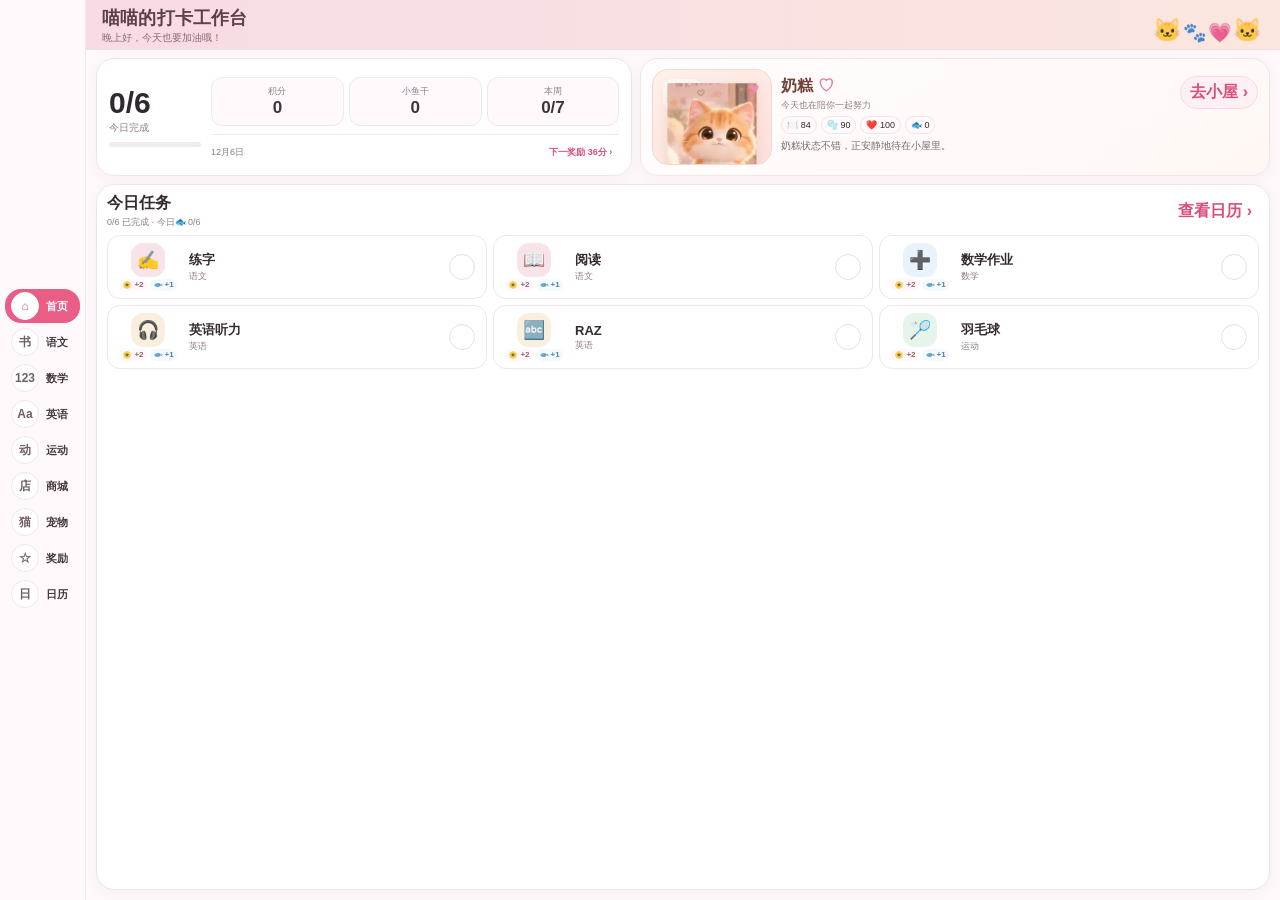
==== commit 1474f618: "Bump v24 art framing assets" ====
--- a/index.html
+++ b/index.html
@@ -12,7 +12,7 @@
 <title>喵喵的打卡工作台</title>
 <link rel="manifest" href="manifest.json">
 <link rel="icon" href="icon.svg" type="image/svg+xml">
-<link rel="stylesheet" href="styles.css?v=20260919-23">
+<link rel="stylesheet" href="styles.css?v=20260919-24">
 </head>
 <body>
 <div id="orientationFrame" class="orientation-frame">
@@ -33,7 +33,7 @@
 <div id="modalRoot"></div>
 </div>
 <input id="importInput" type="file" accept="application/json" hidden>
-<script src="pet-assets.js?v=20260919-23"></script>
-<script src="app.js?v=20260919-23"></script>
+<script src="pet-assets.js?v=20260919-24"></script>
+<script src="app.js?v=20260919-24"></script>
 </body>
 </html>
--- a/styles.css
+++ b/styles.css
@@ -564,3 +564,37 @@
   .pet-story-scene{inset:5px;border-radius:18px}.pet-story-label{bottom:7px;padding:4px 9px;font-size:9px}
   .home-naigao-art{transform:scale(1.05)}
 }
+
+
+/* v24 framing hotfix: show the whole Naigao, never crop into a face close-up */
+.naigao-art{object-fit:contain!important;object-position:center bottom!important}
+.home-cat-wrap{overflow:visible!important;box-shadow:none!important;border-radius:0!important;padding:3px 6px 0}
+.home-naigao-art{object-fit:contain!important;object-position:center bottom!important;transform:scale(.84)!important;filter:drop-shadow(0 6px 8px rgba(120,76,55,.14))}
+.home-pet-scene{overflow:hidden!important}
+.home-pet-scene .home-scene-window{opacity:.72!important}.home-pet-scene .home-scene-rug{opacity:.62!important}
+
+.pet-room-v2 .pet-art-avatar{width:min(42%,250px)!important;height:78%!important;max-height:230px!important;margin-top:22px!important;overflow:visible!important}
+.pet-naigao-art{object-fit:contain!important;object-position:center bottom!important;border-radius:0!important;
+  -webkit-mask-image:none!important;mask-image:none!important;transform:scale(.88)!important;
+  filter:drop-shadow(0 10px 10px rgba(126,79,50,.16));}
+.scene-bath .pet-naigao-art{border-radius:0!important;-webkit-mask-image:none!important;mask-image:none!important}
+
+.pet-story-scene{inset:10px 14px 12px!important;padding:8px 16px 22px!important;background:linear-gradient(145deg,#fff8f4,#ffe9e4)!important}
+.pet-story-art{width:100%!important;height:100%!important;object-fit:contain!important;object-position:center bottom!important;transform:scale(.88)!important;filter:drop-shadow(0 8px 10px rgba(120,75,55,.12))}
+.scene-feed.phase-eat .pet-story-art,.scene-feed.phase-lick .pet-story-art,
+.scene-brush.phase-stroke .pet-story-art,.scene-brush.phase-lean .pet-story-art,
+.scene-box.phase-hide .pet-story-art,.scene-box.phase-peek .pet-story-art{animation:none!important;transform:scale(.88)!important}
+.pet-story-label{bottom:7px!important}
+
+.pet-message-v2{z-index:12!important;max-width:205px!important}
+.pet-condition-layer{z-index:13!important}
+.pet-room-v2 .room-plant{z-index:2}
+.pet-room-v2 .room-bowl{z-index:2}
+
+@media(max-height:390px){
+  .home-naigao-art{transform:scale(.79)!important}
+  .pet-room-v2 .pet-art-avatar{width:min(38%,205px)!important;height:73%!important;max-height:174px!important;margin-top:18px!important}
+  .pet-naigao-art{transform:scale(.82)!important}
+  .pet-story-scene{inset:5px 10px 7px!important;padding:4px 11px 17px!important}
+  .pet-story-art{transform:scale(.82)!important}
+}
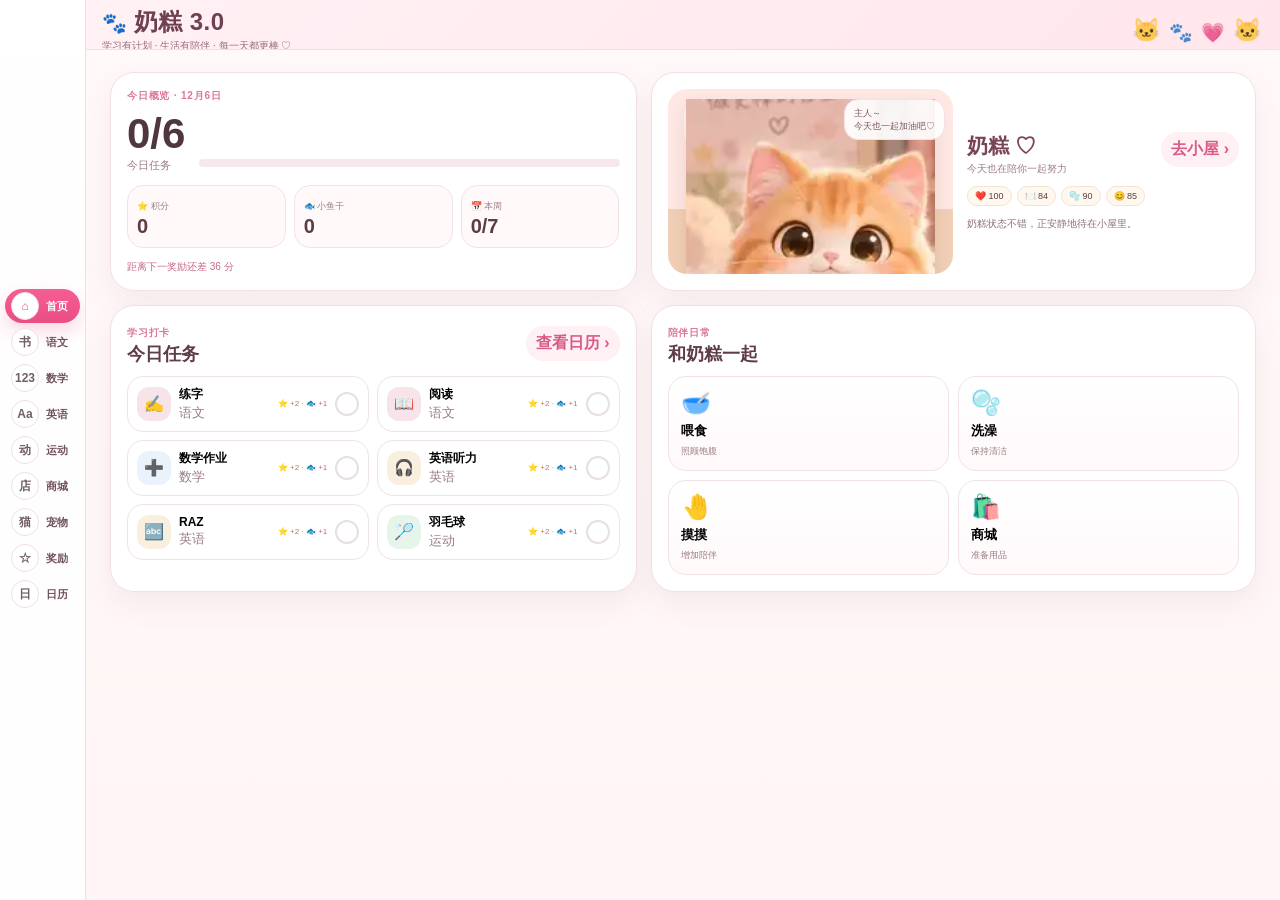
==== commit f091861e: "Apply Miaomiao 3.0 branding and styles" ====
--- a/index.html
+++ b/index.html
@@ -9,10 +9,11 @@
 <meta name="apple-mobile-web-app-status-bar-style" content="default">
 <meta name="apple-mobile-web-app-title" content="喵喵打卡">
 <meta name="format-detection" content="telephone=no">
-<title>喵喵的打卡工作台</title>
+<title>奶糕 3.0 · 学习陪伴工作台</title>
 <link rel="manifest" href="manifest.json">
 <link rel="icon" href="icon.svg" type="image/svg+xml">
 <link rel="stylesheet" href="styles.css?v=20260919-24">
+<link rel="stylesheet" href="styles-v3.css?v=20260919-30">
 </head>
 <body>
 <div id="orientationFrame" class="orientation-frame">
@@ -20,7 +21,7 @@
   <aside class="sidebar"><nav id="nav"></nav></aside>
   <main class="workspace">
     <header class="hero" aria-label="喵喵的打卡工作台">
-      <div class="hero-copy"><h1>喵喵的打卡工作台</h1><p>晚上好，今天也要加油哦！</p></div>
+      <div class="hero-copy"><h1>奶糕 3.0</h1><p>学习有计划 · 生活有陪伴 · 每一天都更棒 ♡</p></div>
       <div class="pig-family" aria-hidden="true"><span>🐱</span><span>🐾</span><span>💗</span><span>🐱</span></div>
       <div class="cloud hero-cloud-1"></div><div class="cloud hero-cloud-2"></div><div class="hill hero-hill-1"></div><div class="hill hero-hill-2"></div>
     </header>
--- a/styles-v3.css
+++ b/styles-v3.css
@@ -0,0 +1,34 @@
+:root{
+  --v3-bg:#fff8f8;--v3-panel:#fffdfd;--v3-pink:#ef5b8f;--v3-pink2:#ff91b5;
+  --v3-line:#f2dfe5;--v3-text:#5f3d46;--v3-muted:#9a7d84;--v3-green:#58b77b;
+  --v3-shadow:0 12px 30px rgba(132,72,90,.08)
+}
+body{background:linear-gradient(180deg,#fff9f9,#fff5f6)!important;color:var(--v3-text)}
+.hero{background:linear-gradient(135deg,#fff1f5,#ffe6ec)!important;border-bottom:1px solid var(--v3-line)!important}
+.hero-copy h1{font-size:24px!important;letter-spacing:.5px;color:#6e4050!important}
+.hero-copy h1:before{content:"🐾 ";font-size:20px}.hero-copy p{color:#9a6e7c!important}
+.pig-family{font-size:20px!important;gap:8px!important}
+.sidebar{background:rgba(255,255,255,.93)!important;border-right:1px solid var(--v3-line)!important}
+.nav-btn{border-radius:18px!important;color:#72535d!important}.nav-btn.active{background:linear-gradient(180deg,#f65e93,#e94d83)!important;color:white!important;box-shadow:0 8px 18px rgba(233,77,131,.22)}
+.nav-btn i{background:#fff!important;border:1px solid #f2dfe5!important}
+.page{background:transparent!important}
+.v3-home{display:grid;grid-template-columns:1fr 1.15fr;gap:14px;padding:14px}
+.v3-panel,.v3-page-hero{background:rgba(255,255,255,.96);border:1px solid var(--v3-line);border-radius:24px;box-shadow:var(--v3-shadow)}
+.v3-panel{padding:16px}.v3-eyebrow{font-size:10px;font-weight:900;color:#dc7898;letter-spacing:.08em;text-transform:uppercase}
+.v3-summary{display:flex;flex-direction:column;gap:12px}.v3-summary-main{display:flex;align-items:end;gap:14px}.v3-summary-main strong{font-size:42px;line-height:.9;color:#4f3640}.v3-summary-main span{display:block;color:var(--v3-muted);font-size:11px;margin-top:5px}
+.v3-progress{height:8px;border-radius:999px;background:#f7e8ed;flex:1;overflow:hidden;margin-bottom:6px}.v3-progress i{display:block;height:100%;border-radius:999px;background:linear-gradient(90deg,var(--v3-pink),var(--v3-pink2))}
+.v3-kpis{display:grid;grid-template-columns:repeat(3,1fr);gap:8px}.v3-kpis button{border:1px solid #f2e2e7;background:#fff9fa;border-radius:16px;padding:9px;text-align:left}.v3-kpis span{font-size:9px;color:#9a7d84}.v3-kpis b{display:block;font-size:20px;color:#5c3d47;margin-top:2px}.v3-next{font-size:10px;color:#c76887;margin:0}
+.v3-pet-preview{display:grid;grid-template-columns:1.05fr 1fr;gap:14px;overflow:hidden}.v3-pet-room-mini{position:relative;min-height:160px;border-radius:19px;background:linear-gradient(180deg,#ffe9e5 0 65%,#f2d0b8 65%);overflow:hidden}
+.v3-mini-window{position:absolute;left:16px;top:14px;width:54px;height:42px;border:6px solid #fff9f4;border-radius:12px;background:linear-gradient(#cfeafa,#fff0c9)}.v3-mini-rug{position:absolute;left:18%;right:9%;bottom:8px;height:34px;border-radius:50%;background:#f7c9d5}
+.v3-mini-cat{position:absolute;inset:10px 18px 8px;display:grid;place-items:end center}.v3-home-cat{width:100%;height:100%;object-fit:contain!important;filter:drop-shadow(0 9px 10px rgba(123,78,55,.16))}
+.v3-speech{position:absolute;right:8px;top:10px;background:rgba(255,255,255,.92);border:1px solid #f3dfe5;border-radius:14px;padding:7px 9px;font-size:9px;line-height:1.4;color:#7c5963}
+.v3-pet-preview-copy{display:flex;flex-direction:column;justify-content:center;gap:10px}.v3-pet-name{display:flex;justify-content:space-between;gap:8px;align-items:start}.v3-pet-name b{font-size:21px;color:#794456}.v3-pet-name span{display:block;font-size:10px;color:#9d7b85;margin-top:2px}.v3-pet-name button,.v3-section-head button{border:0;background:#fff0f4;color:#d95a86;border-radius:999px;padding:7px 10px;font-weight:800}
+.v3-vital-chips{display:flex;gap:5px;flex-wrap:wrap}.v3-vital-chips span{background:#fff8ef;border:1px solid #f2e4d2;border-radius:999px;padding:4px 7px;font-size:9px}.v3-pet-preview-copy p{margin:0;color:#8d7178;font-size:10px;line-height:1.5}
+.v3-today{grid-column:1/2}.v3-shortcuts{grid-column:2/3}.v3-section-head{display:flex;justify-content:space-between;align-items:center;margin-bottom:10px}.v3-section-head h2{margin:2px 0 0;font-size:18px}
+.v3-task-list{display:grid;grid-template-columns:1fr 1fr;gap:8px}.v3-task{display:grid;grid-template-columns:auto 1fr auto auto;align-items:center;gap:8px;border:1px solid #eee4e6;background:#fff;border-radius:16px;padding:9px;text-align:left}.v3-task.done{background:#f4fbf7}.v3-task-icon{width:34px;height:34px;border-radius:12px;background:var(--task-bg);display:grid;place-items:center}.v3-task-copy b{display:block;font-size:12px}.v3-task-copy small{color:#9a7d84}.v3-reward{font-size:8px;color:#b27a62}.v3-check{width:24px;height:24px;border-radius:50%;border:2px solid #e7dfe2;display:grid;place-items:center;color:white}.v3-task.done .v3-check{background:var(--v3-green);border-color:var(--v3-green)}
+.v3-shortcut-grid{display:grid;grid-template-columns:1fr 1fr;gap:9px}.v3-shortcut-grid button{border:1px solid #f0e2e5;background:linear-gradient(180deg,#fff,#fff9fa);border-radius:18px;padding:12px;text-align:left}.v3-shortcut-grid span{font-size:24px}.v3-shortcut-grid b{display:block;font-size:13px;margin-top:5px}.v3-shortcut-grid small{color:#9a7d84;font-size:9px}
+.v3-page{padding:14px}.v3-page-hero{display:flex;justify-content:space-between;align-items:center;padding:16px;margin-bottom:12px}.v3-page-hero h1{margin:2px 0 4px}.v3-page-hero p{margin:0;color:#9a7d84;font-size:10px}.v3-balance{background:#fff6df;border:1px solid #f2e1b7;border-radius:18px;padding:9px 14px}.v3-balance b{font-size:22px}.v3-balance span{display:block;font-size:8px;color:#a48654}
+.v3-shop-tabs{display:flex;gap:8px;margin-bottom:10px}.v3-shop-tabs button{border:1px solid var(--v3-line);background:white;border-radius:999px;padding:7px 12px;color:#785762}.v3-shop-tabs button.active{background:var(--v3-pink);color:white;border-color:var(--v3-pink)}.v3-shop-tabs span{margin-right:4px}
+.v3-shop-grid{display:grid;grid-template-columns:repeat(4,1fr);gap:10px}.v3-shop-card{background:white;border:1px solid var(--v3-line);border-radius:20px;padding:12px;box-shadow:0 8px 18px rgba(125,76,90,.05)}.v3-shop-art{height:72px;border-radius:16px;background:linear-gradient(145deg,#fff4ef,#ffe7ed);display:grid;place-items:center;font-size:40px}.v3-shop-card h3{margin:8px 0 2px;font-size:13px}.v3-shop-card p{margin:0;color:#9a7d84;font-size:8px;min-height:22px}.v3-shop-foot{display:flex;justify-content:space-between;align-items:center;margin-top:9px}.v3-shop-foot span{font-size:10px}.v3-shop-foot button{border:0;background:var(--v3-pink);color:white;border-radius:999px;padding:6px 10px;font-weight:800}.v3-shop-foot button:disabled{background:#eee5e7;color:#a99198}
+@media(max-height:420px){.v3-home{gap:9px;padding:9px}.v3-panel{padding:11px}.v3-pet-room-mini{min-height:125px}.v3-summary-main strong{font-size:34px}.v3-shop-grid{grid-template-columns:repeat(4,1fr)}}
+@media(max-width:720px){.v3-home{grid-template-columns:1fr}.v3-today,.v3-shortcuts{grid-column:auto}.v3-shop-grid{grid-template-columns:repeat(2,1fr)}}
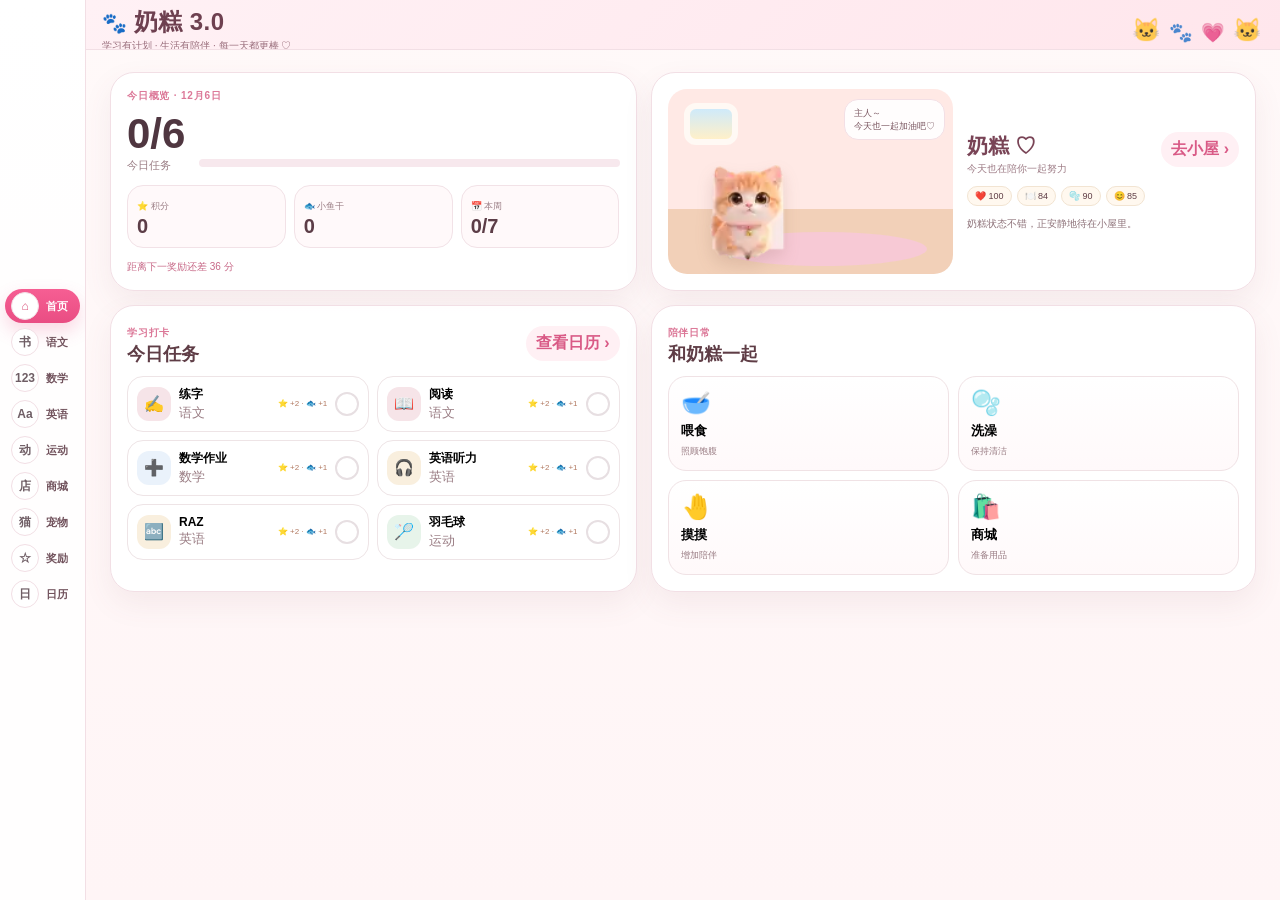
==== commit ccc8faa6: "Load Miaomiao 3.0 pet runtime assets" ====
--- a/index.html
+++ b/index.html
@@ -13,7 +13,7 @@
 <link rel="manifest" href="manifest.json">
 <link rel="icon" href="icon.svg" type="image/svg+xml">
 <link rel="stylesheet" href="styles.css?v=20260919-24">
-<link rel="stylesheet" href="styles-v3.css?v=20260919-30">
+<link rel="stylesheet" href="styles-v3.css?v=20260919-31">
 </head>
 <body>
 <div id="orientationFrame" class="orientation-frame">
@@ -35,6 +35,8 @@
 </div>
 <input id="importInput" type="file" accept="application/json" hidden>
 <script src="pet-assets.js?v=20260919-24"></script>
-<script src="app.js?v=20260919-24"></script>
+<script src="pet-v3-sprite.js?v=20260919-31"></script>
+<script src="pet-v3-room.js?v=20260919-31"></script>
+<script src="app.js?v=20260919-31"></script>
 </body>
 </html>
--- a/styles-v3.css
+++ b/styles-v3.css
@@ -31,4 +31,74 @@
 .v3-shop-tabs{display:flex;gap:8px;margin-bottom:10px}.v3-shop-tabs button{border:1px solid var(--v3-line);background:white;border-radius:999px;padding:7px 12px;color:#785762}.v3-shop-tabs button.active{background:var(--v3-pink);color:white;border-color:var(--v3-pink)}.v3-shop-tabs span{margin-right:4px}
 .v3-shop-grid{display:grid;grid-template-columns:repeat(4,1fr);gap:10px}.v3-shop-card{background:white;border:1px solid var(--v3-line);border-radius:20px;padding:12px;box-shadow:0 8px 18px rgba(125,76,90,.05)}.v3-shop-art{height:72px;border-radius:16px;background:linear-gradient(145deg,#fff4ef,#ffe7ed);display:grid;place-items:center;font-size:40px}.v3-shop-card h3{margin:8px 0 2px;font-size:13px}.v3-shop-card p{margin:0;color:#9a7d84;font-size:8px;min-height:22px}.v3-shop-foot{display:flex;justify-content:space-between;align-items:center;margin-top:9px}.v3-shop-foot span{font-size:10px}.v3-shop-foot button{border:0;background:var(--v3-pink);color:white;border-radius:999px;padding:6px 10px;font-weight:800}.v3-shop-foot button:disabled{background:#eee5e7;color:#a99198}
 @media(max-height:420px){.v3-home{gap:9px;padding:9px}.v3-panel{padding:11px}.v3-pet-room-mini{min-height:125px}.v3-summary-main strong{font-size:34px}.v3-shop-grid{grid-template-columns:repeat(4,1fr)}}
-@media(max-width:720px){.v3-home{grid-template-columns:1fr}.v3-today,.v3-shortcuts{grid-column:auto}.v3-shop-grid{grid-template-columns:repeat(2,1fr)}}+@media(max-width:720px){.v3-home{grid-template-columns:1fr}.v3-today,.v3-shortcuts{grid-column:auto}.v3-shop-grid{grid-template-columns:repeat(2,1fr)}}
+.v3-pet-hero{margin-bottom:12px}.v3-pet-hero-badges{display:flex;gap:8px}.v3-pet-hero-badges span{background:#fff8ef;border:1px solid #f0e0c5;border-radius:999px;padding:7px 10px;font-size:10px}
+.v3-pet-layout{display:grid;grid-template-columns:1.45fr .75fr;gap:12px}
+.v3-pet-stage-wrap{min-width:0}.v3-pet-stage{min-height:280px!important;border-radius:26px!important;border:1px solid var(--v3-line)!important;box-shadow:var(--v3-shadow)!important}
+.v3-room-title{position:absolute;left:18px;top:14px;z-index:10;background:rgba(255,255,255,.82);backdrop-filter:blur(8px);border:1px solid #f0dfe5;border-radius:14px;padding:7px 10px}.v3-room-title b{display:block;font-size:11px}.v3-room-title span{font-size:8px;color:#a27f89}
+.v3-pet-message{left:18px!important;bottom:18px!important;max-width:190px!important}
+.v3-action-bar{display:grid;grid-template-columns:repeat(6,1fr);gap:7px;margin-top:9px}.v3-action-bar button{border:1px solid var(--v3-line);background:white;border-radius:16px;padding:8px 5px;color:#6e4c56}.v3-action-bar span{display:block;font-size:22px}.v3-action-bar b{display:block;font-size:9px;margin-top:3px}
+.v3-pet-side{display:flex;flex-direction:column;gap:10px}.v3-vitals-card,.v3-inventory-card{padding:13px!important}.v3-vitals-list{display:grid;gap:9px}.v3-vital-row>div:first-child{display:flex;justify-content:space-between;font-size:10px}.v3-vital-row b{color:#6a4751}.v3-vital-track{height:7px;border-radius:999px;background:#f1eaec;overflow:hidden;margin-top:4px}.v3-vital-track i{display:block;height:100%;border-radius:999px;background:linear-gradient(90deg,#65bd88,#8ed1a5)}
+.v3-inventory-list{display:grid!important;grid-template-columns:1fr!important;gap:7px!important}.v3-inventory-item{display:grid;grid-template-columns:auto 1fr auto;gap:8px;align-items:center;background:#fff9fa;border:1px solid #f1e3e6;border-radius:14px;padding:7px}.v3-inventory-item>span{font-size:22px}.v3-inventory-item b{display:block;font-size:10px}.v3-inventory-item small{display:block;font-size:8px;color:#9e818a}.v3-inventory-item button{border:0;background:#fff0f4;color:#d85d86;border-radius:999px;padding:5px 8px;font-weight:800;font-size:9px}
+@media(max-height:420px){.v3-pet-stage{min-height:220px!important}.v3-action-bar span{font-size:18px}.v3-action-bar button{padding:6px 4px}.v3-pet-side{gap:7px}.v3-vitals-card,.v3-inventory-card{padding:9px!important}}
+@media(max-width:720px){.v3-pet-layout{grid-template-columns:1fr}.v3-action-bar{grid-template-columns:repeat(3,1fr)}}
+
+/* 3.0 sprite + illustrated room runtime */
+.v3-pet-room-bg{
+  position:absolute;inset:0;z-index:0;border-radius:inherit;overflow:hidden;
+  background-image:
+    linear-gradient(180deg,rgba(255,255,255,.03),rgba(255,245,246,.04)),
+    var(--v3-room);
+  background-size:cover;background-position:center;background-repeat:no-repeat;
+}
+.v3-pet-stage.morning .v3-pet-room-bg{filter:brightness(1.04) saturate(.98)}
+.v3-pet-stage.evening .v3-pet-room-bg{filter:sepia(.06) saturate(.96) brightness(.98)}
+.v3-pet-stage.night .v3-pet-room-bg{filter:brightness(.62) saturate(.78) hue-rotate(7deg)}
+.v3-pet-stage:after{
+  content:"";position:absolute;inset:0;z-index:1;pointer-events:none;border-radius:inherit;
+  background:linear-gradient(180deg,transparent 54%,rgba(111,65,54,.055));
+}
+.v3-pet-sprite{
+  --sx:0;--sy:0;
+  width:100%;aspect-ratio:1/1;
+  background-image:var(--v3-sprite);
+  background-repeat:no-repeat;
+  background-size:400% 300%;
+  background-position:calc(var(--sx) * 33.333333%) calc(var(--sy) * 50%);
+}
+.v3-avatar{
+  --pet-x:0px;--pet-y:0px;
+  width:205px!important;height:205px!important;
+  position:absolute!important;left:50%!important;top:auto!important;bottom:12px!important;
+  margin:0!important;z-index:5!important;
+  transform:translate(calc(-50% + var(--pet-x)),var(--pet-y))!important;
+  transition:transform .78s cubic-bezier(.25,.8,.22,1),filter .25s ease,opacity .25s ease;
+}
+.v3-main-sprite{width:100%;height:100%;filter:drop-shadow(0 13px 11px rgba(110,70,52,.19))}
+.v3-home-cat{width:122px!important;height:122px!important;filter:drop-shadow(0 8px 8px rgba(112,70,53,.15))}
+.v3-mini-cat{inset:auto!important;left:12px!important;bottom:4px!important;width:138px!important;height:138px!important;display:grid!important;place-items:end center!important}
+.v3-story-scene{
+  background:rgba(255,247,244,.94)!important;display:grid!important;place-items:center!important;
+}
+.v3-story-sprite{width:min(72%,210px)!important;height:auto!important;filter:drop-shadow(0 10px 9px rgba(107,64,48,.16))}
+.v3-pet-stage .room-items{z-index:3!important;pointer-events:none}
+.v3-pet-stage .room-object{pointer-events:auto!important}
+.v3-avatar[data-zone="bowl"]{--pet-x:-126px;--pet-y:10px}
+.v3-avatar[data-zone="window"]{--pet-x:-92px;--pet-y:-54px}
+.v3-avatar[data-zone="box"]{--pet-x:112px;--pet-y:5px}
+.v3-avatar[data-zone="bed"]{--pet-x:78px;--pet-y:14px}
+.v3-avatar[data-zone="center"]{--pet-x:0px;--pet-y:0px}
+.v3-avatar.v3-walking{animation:v3WalkBob .36s ease-in-out infinite alternate}
+@keyframes v3WalkBob{
+  from{margin-bottom:0}
+  to{margin-bottom:4px}
+}
+.v3-avatar[data-v3-health="sick"]{filter:saturate(.7) brightness(.94)}
+@media(max-height:420px){
+  .v3-avatar{width:160px!important;height:160px!important;bottom:5px!important}
+  .v3-avatar[data-zone="bowl"]{--pet-x:-96px;--pet-y:10px}
+  .v3-avatar[data-zone="window"]{--pet-x:-70px;--pet-y:-35px}
+  .v3-avatar[data-zone="box"]{--pet-x:88px;--pet-y:7px}
+  .v3-avatar[data-zone="bed"]{--pet-x:66px;--pet-y:10px}
+  .v3-home-cat{width:100px!important;height:100px!important}
+}
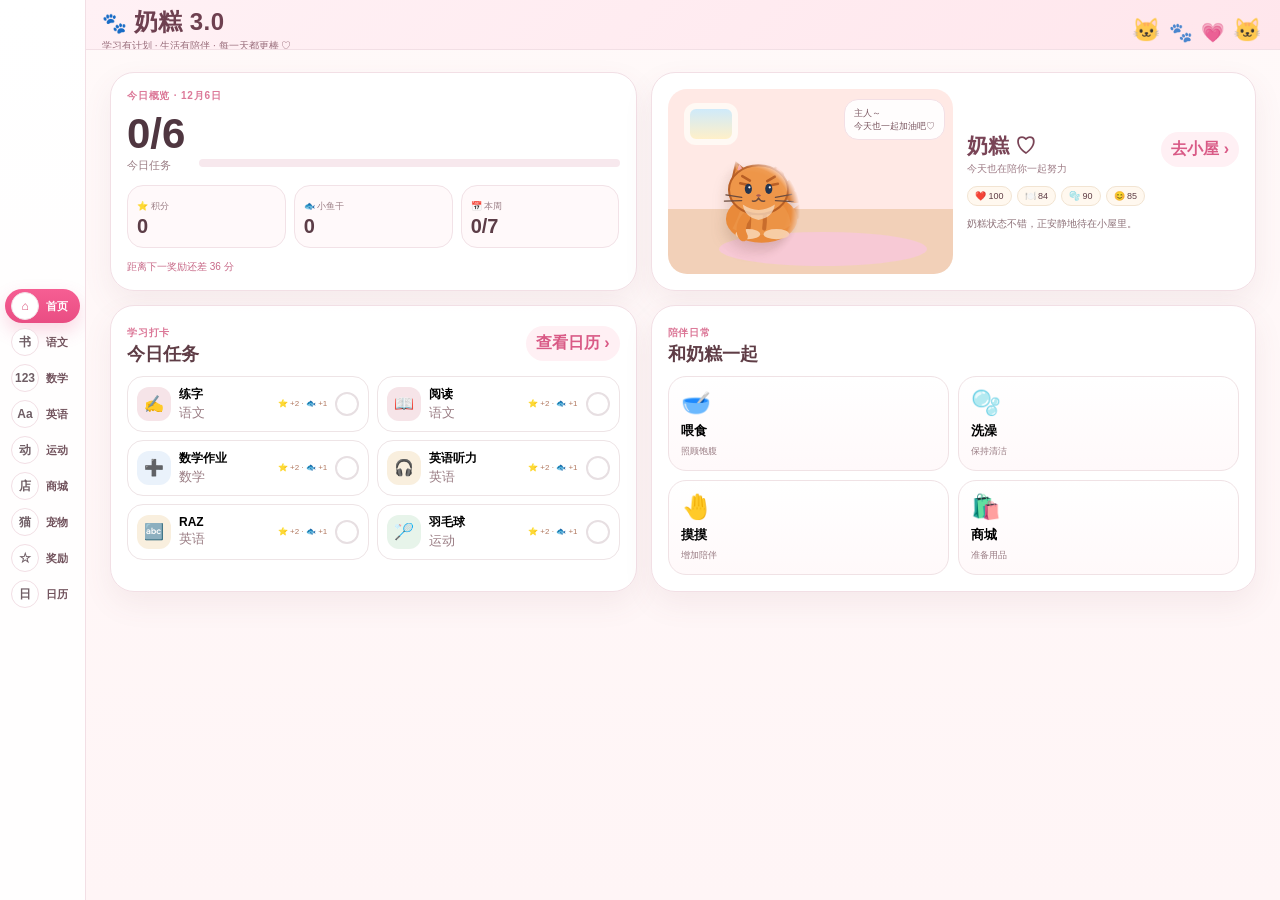
==== commit a6c11141: "Remove abandoned 2.5D pet asset loading" ====
--- a/index.html
+++ b/index.html
@@ -13,7 +13,7 @@
 <link rel="manifest" href="manifest.json">
 <link rel="icon" href="icon.svg" type="image/svg+xml">
 <link rel="stylesheet" href="styles.css?v=20260919-24">
-<link rel="stylesheet" href="styles-v3.css?v=20260919-31">
+<link rel="stylesheet" href="styles-v3.css?v=20260919-40">
 </head>
 <body>
 <div id="orientationFrame" class="orientation-frame">
@@ -34,9 +34,6 @@
 <div id="modalRoot"></div>
 </div>
 <input id="importInput" type="file" accept="application/json" hidden>
-<script src="pet-assets.js?v=20260919-24"></script>
-<script src="pet-v3-sprite.js?v=20260919-31"></script>
-<script src="pet-v3-room.js?v=20260919-31"></script>
-<script src="app.js?v=20260919-31"></script>
+<script src="app.js?v=20260919-40"></script>
 </body>
 </html>
--- a/styles-v3.css
+++ b/styles-v3.css
@@ -102,3 +102,166 @@
   .v3-avatar[data-zone="bed"]{--pet-x:66px;--pet-y:10px}
   .v3-home-cat{width:100px!important;height:100px!important}
 }
+
+
+/* 3.0 continuous action choreography */
+.v3-avatar[data-v3-state="walk"] .v3-main-sprite{animation:v3SpriteWalk .34s ease-in-out infinite alternate}
+.v3-avatar[data-v3-state="curious"] .v3-main-sprite{animation:v3SpriteCurious 1.05s ease-in-out infinite alternate}
+.v3-avatar[data-v3-state="eat"] .v3-main-sprite{animation:v3SpriteEat .46s ease-in-out infinite}
+.v3-avatar[data-v3-state="bath"] .v3-main-sprite{animation:v3SpriteBath .8s ease-in-out infinite alternate}
+.v3-avatar[data-v3-state="brush"] .v3-main-sprite{animation:v3SpriteBrush 1s ease-in-out infinite alternate}
+.v3-avatar[data-v3-state="box"] .v3-main-sprite{animation:v3SpritePeek .9s ease-in-out infinite alternate}
+.v3-avatar[data-v3-state="happy"] .v3-main-sprite{animation:v3SpriteHappy .9s ease-in-out infinite alternate}
+.v3-avatar[data-v3-state="cuddle"] .v3-main-sprite{animation:v3SpriteCuddle .55s ease-in-out infinite alternate}
+@keyframes v3SpriteWalk{from{transform:translateY(0) rotate(-1deg)}to{transform:translateY(-5px) rotate(1deg)}}
+@keyframes v3SpriteCurious{from{transform:rotate(-1.2deg) translateY(0)}to{transform:rotate(1.2deg) translateY(-2px)}}
+@keyframes v3SpriteEat{0%,100%{transform:translateY(0) scale(1)}50%{transform:translateY(4px) scale(.985)}}
+@keyframes v3SpriteBath{from{transform:scale(.99) rotate(-1deg)}to{transform:scale(1.015) rotate(1deg)}}
+@keyframes v3SpriteBrush{from{transform:translateX(-2px) rotate(-1deg)}to{transform:translateX(2px) rotate(1deg)}}
+@keyframes v3SpritePeek{from{transform:translateY(1px) scale(.99)}to{transform:translateY(-4px) scale(1.015)}}
+@keyframes v3SpriteHappy{from{transform:translateY(0) scale(1)}to{transform:translateY(-4px) scale(1.02)}}
+@keyframes v3SpriteCuddle{from{transform:rotate(-1deg)}to{transform:rotate(1deg)}}
+
+.v3-pet-stage.scene-feed.phase-sniff .v3-main-sprite{animation:v3Sniff .42s ease-in-out infinite}
+.v3-pet-stage.scene-feed.phase-lick .v3-main-sprite{animation:v3Lick .55s ease-in-out 2}
+.v3-pet-stage.scene-bath.phase-shake .v3-main-sprite{animation:v3Shake .22s linear 6!important}
+.v3-pet-stage.scene-box.phase-jump .v3-main-sprite{animation:v3JumpBox .62s cubic-bezier(.2,.8,.25,1) both}
+@keyframes v3Sniff{0%,100%{transform:translateY(0) rotate(-1deg)}50%{transform:translateY(5px) rotate(1deg)}}
+@keyframes v3Lick{0%,100%{transform:translateY(0)}50%{transform:translateY(-3px) scale(1.015)}}
+@keyframes v3Shake{0%{transform:translateX(-6px) rotate(-2deg)}50%{transform:translateX(6px) rotate(2deg)}100%{transform:translateX(-6px) rotate(-2deg)}}
+@keyframes v3JumpBox{0%{transform:translateY(0) scale(1)}45%{transform:translateY(-34px) scale(.97)}100%{transform:translateY(8px) scale(.95)}}
+
+.v3-pet-stage[class*="scene-"] .v3-room-title:after{
+  content:"互动中";display:inline-block;margin-left:6px;padding:2px 6px;border-radius:999px;
+  background:#fff0f4;color:#d75c86;font-size:7px;font-weight:900;vertical-align:1px
+}
+
+
+/* 3.0 direct-touch interaction layer */
+.v3-avatar{touch-action:none;cursor:grab}
+.v3-avatar.being-petted{cursor:grabbing;filter:brightness(1.03)}
+.v3-touch-fx{position:absolute;z-index:20;transform:translate(-50%,-50%);font-size:20px;color:#ef6f9b;pointer-events:none;animation:v3TouchPop .65s ease-out forwards;text-shadow:0 2px 8px rgba(239,111,155,.18)}
+@keyframes v3TouchPop{0%{opacity:0;transform:translate(-50%,-30%) scale(.65)}30%{opacity:1}100%{opacity:0;transform:translate(-50%,-115%) scale(1.2)}}
+
+.v3-pet-stage.v3-interactive{touch-action:none}
+.v3-pet-stage.v3-interactive .v3-room-title{opacity:.38}
+.v3-interaction-hud{
+  position:absolute;left:50%;top:10px;z-index:25;transform:translateX(-50%);width:min(68%,330px);
+  background:rgba(255,252,251,.93);backdrop-filter:blur(10px);border:1px solid #f1dce3;border-radius:17px;
+  box-shadow:0 8px 22px rgba(116,71,83,.10);padding:8px 11px;text-align:center;pointer-events:none
+}
+.v3-interaction-hud strong{display:block;font-size:11px;color:#714a57}
+.v3-interaction-hud>span{display:block;margin-top:2px;font-size:8px;color:#a6828d}
+.v3-interaction-meter{height:7px;margin-top:6px;background:#f4e8ec;border-radius:999px;overflow:visible;position:relative}
+.v3-interaction-meter i{display:block;width:0;height:100%;border-radius:999px;background:linear-gradient(90deg,#f47ca5,#f3b36b);transition:width .16s ease}
+.v3-interaction-meter b{position:absolute;right:0;top:-15px;font-size:7px;color:#b27487}
+.v3-drag-tool{position:absolute;z-index:30;left:65%;top:40%;transform:translate(-50%,-50%);pointer-events:none;filter:drop-shadow(0 5px 5px rgba(80,50,46,.17));will-change:left,top}
+.v3-brush-tool{font-size:36px}.v3-wand-tool{font-size:40px}
+.v3-brush-mode .v3-main-sprite{animation:v3BrushReady .8s ease-in-out infinite alternate}
+.v3-wand-mode .v3-main-sprite{animation:v3WandFocus .55s ease-in-out infinite alternate}
+@keyframes v3BrushReady{from{transform:translateY(0)}to{transform:translateY(-2px) rotate(1deg)}}
+@keyframes v3WandFocus{from{transform:rotate(-1deg)}to{transform:rotate(1deg) translateY(-2px)}}
+
+
+/* v3.1 visual cleanup from iPhone QA */
+.v3-pet-room-bg{
+  background:
+    linear-gradient(180deg,#f9e7e3 0 63%,#d7ab84 63% 100%)!important;
+  filter:none!important;
+}
+.v3-room-light{position:absolute;inset:0;background:
+  radial-gradient(circle at 70% 18%,rgba(255,255,255,.34),transparent 24%),
+  linear-gradient(90deg,rgba(255,255,255,.08),transparent 44%);
+}
+.v3-room-window{position:absolute;right:8%;top:8%;width:29%;height:29%;border:8px solid #fff7f2;border-radius:18px;background:#bfe5f4;box-shadow:0 8px 18px rgba(105,68,60,.10);overflow:hidden}
+.v3-room-window:before,.v3-room-window:after{content:"";position:absolute;background:rgba(255,255,255,.85);z-index:2}.v3-room-window:before{left:50%;top:0;width:3px;height:100%}.v3-room-window:after{left:0;top:50%;width:100%;height:3px}
+.v3-room-sky{position:absolute;inset:0;background:linear-gradient(#bfe3f7,#f8e7c3)}.v3-room-window i{position:absolute;width:42px;height:10px;border-radius:99px;background:#fff;opacity:.8}.v3-room-window i:first-of-type{left:12%;top:24%}.v3-room-window i:last-of-type{right:10%;top:57%;transform:scale(.72)}
+.v3-room-shelf{position:absolute;right:9%;top:44%;width:27%;display:flex;justify-content:space-around;align-items:flex-end;padding:0 5px 7px;border-bottom:8px solid #caa07d;font-size:24px;filter:drop-shadow(0 5px 6px rgba(107,72,56,.08))}
+.v3-room-cabinet{position:absolute;left:8%;bottom:14%;width:20%;height:34%;border-radius:12px;background:linear-gradient(180deg,#e7c4a8,#c99975);box-shadow:0 10px 16px rgba(103,66,51,.10);border:1px solid rgba(122,77,56,.18)}
+.v3-room-cabinet:before{content:"";position:absolute;left:0;right:0;top:48%;height:2px;background:rgba(122,77,56,.18)}.v3-room-cabinet i{position:absolute;width:5px;height:5px;border-radius:50%;background:#a87659;left:47%}.v3-room-cabinet i:first-child{top:23%}.v3-room-cabinet i:last-child{top:70%}
+.v3-room-cat-tree{position:absolute;left:33%;bottom:13%;width:22%;height:54%;filter:drop-shadow(0 9px 10px rgba(102,70,57,.12))}
+.v3-room-cat-tree:before{content:"";position:absolute;left:48%;bottom:8%;width:16%;height:58%;border-radius:10px;background:repeating-linear-gradient(90deg,#b99271 0 6px,#a77f61 6px 10px)}
+.v3-room-cat-tree span{position:absolute;left:12%;right:4%;top:9%;height:18%;border-radius:50%;background:#f0d5c5;border:5px solid #d7ad94}
+.v3-room-cat-tree b{position:absolute;left:12%;bottom:5%;width:74%;height:25%;border-radius:22px 22px 12px 12px;background:#e4c0aa;border:4px solid #c99b80}
+.v3-room-cat-tree i{position:absolute;left:6%;bottom:58%;width:38%;height:17%;border-radius:18px;background:#e9c9b7;border:4px solid #cea188}
+.v3-room-rug{position:absolute;left:24%;width:48%;height:24%;bottom:3%;border-radius:50%;background:radial-gradient(ellipse,#f7ced8 0 50%,#e9b8c6 51% 64%,transparent 65%);opacity:.9}
+.v3-room-bowl{position:absolute;left:70%;bottom:12%;width:52px;height:24px;border-radius:8px 8px 18px 18px;background:linear-gradient(#f7a5b9,#df7892);color:#fff;display:grid;place-items:center;font-weight:900;box-shadow:0 5px 0 #bd697c}
+.v3-room-plant{position:absolute;right:3%;bottom:10%;font-size:36px;filter:drop-shadow(0 5px 5px rgba(74,85,58,.16))}
+.v3-main-sprite,.v3-home-cat,.v3-story-sprite{background-color:transparent!important}
+.v3-avatar{width:176px!important;height:176px!important;bottom:8px!important}
+.v3-main-sprite{filter:drop-shadow(0 11px 9px rgba(102,65,48,.18))}
+.v3-avatar[data-zone="bowl"]{--pet-x:126px;--pet-y:8px}
+.v3-avatar[data-zone="window"]{--pet-x:118px;--pet-y:-48px}
+.v3-avatar[data-zone="box"]{--pet-x:-92px;--pet-y:8px}
+.v3-avatar[data-zone="bed"]{--pet-x:-38px;--pet-y:12px}
+.v3-pet-message{z-index:14!important}
+.scene-cardboard{width:118px!important;height:60px!important;bottom:7%!important;padding-bottom:8px!important;font-size:9px!important;border-width:2px!important}
+.scene-cardboard:before{top:11px!important;font-size:16px!important}
+.scene-cardboard .box-ear{top:-15px!important;width:62px!important;height:24px!important;border-width:2px!important}
+.scene-box.phase-hide .scene-cardboard,.scene-box.phase-peek .scene-cardboard{z-index:7!important}
+.scene-box .v3-avatar{z-index:6!important}
+@media(max-height:420px){
+  .v3-avatar{width:142px!important;height:142px!important;bottom:2px!important}
+  .v3-avatar[data-zone="bowl"]{--pet-x:96px;--pet-y:6px}
+  .v3-avatar[data-zone="window"]{--pet-x:87px;--pet-y:-34px}
+  .v3-avatar[data-zone="box"]{--pet-x:-72px;--pet-y:6px}
+  .v3-avatar[data-zone="bed"]{--pet-x:-32px;--pet-y:8px}
+  .scene-cardboard{transform:translateX(-50%) scale(.82)!important}
+}
+
+
+/* v3.2 iPhone pet compositing pass */
+.v3-room-title{
+  left:auto!important;right:16px!important;top:14px!important;
+}
+.v3-pet-message{
+  left:16px!important;right:auto!important;top:16px!important;bottom:auto!important;
+  max-width:178px!important;
+}
+.v3-avatar{
+  width:126px!important;height:126px!important;bottom:13px!important;
+}
+.v3-main-sprite{
+  -webkit-mask-image:radial-gradient(ellipse 46% 48% at 50% 52%,#000 0 67%,rgba(0,0,0,.98) 72%,rgba(0,0,0,.72) 79%,transparent 91%);
+  mask-image:radial-gradient(ellipse 46% 48% at 50% 52%,#000 0 67%,rgba(0,0,0,.98) 72%,rgba(0,0,0,.72) 79%,transparent 91%);
+  filter:drop-shadow(0 10px 8px rgba(95,58,45,.22)) saturate(.98) contrast(1.02);
+}
+.v3-home-cat{
+  -webkit-mask-image:radial-gradient(ellipse 46% 48% at 50% 52%,#000 0 67%,rgba(0,0,0,.95) 75%,transparent 91%);
+  mask-image:radial-gradient(ellipse 46% 48% at 50% 52%,#000 0 67%,rgba(0,0,0,.95) 75%,transparent 91%);
+}
+.v3-avatar:after{
+  content:"";position:absolute;left:18%;right:18%;bottom:5px;height:14px;border-radius:50%;
+  background:rgba(92,57,42,.16);filter:blur(6px);z-index:-1;
+}
+.v3-avatar[data-zone="center"]{--pet-x:5px;--pet-y:4px}
+.v3-avatar[data-zone="bowl"]{--pet-x:114px;--pet-y:10px}
+.v3-avatar[data-zone="window"]{--pet-x:104px;--pet-y:-38px}
+.v3-avatar[data-zone="box"]{--pet-x:0px;--pet-y:12px}
+.v3-avatar[data-zone="bed"]{--pet-x:-34px;--pet-y:12px}
+
+.v3-pet-stage.scene-box .v3-avatar{
+  --pet-x:0px!important;--pet-y:16px!important;
+  width:112px!important;height:112px!important;z-index:6!important;
+}
+.v3-pet-stage.scene-box .scene-cardboard{
+  left:50%!important;bottom:5%!important;width:108px!important;height:56px!important;z-index:8!important;
+  transform:translateX(-50%)!important;
+}
+.v3-pet-stage.scene-box.phase-jump .scene-cardboard{z-index:5!important}
+.v3-pet-stage.scene-box.phase-hide .v3-avatar{--pet-y:31px!important}
+.v3-pet-stage.scene-box.phase-peek .v3-avatar{--pet-y:21px!important}
+.v3-pet-stage.scene-box.phase-hide .scene-cardboard,
+.v3-pet-stage.scene-box.phase-peek .scene-cardboard{z-index:8!important}
+
+@media(max-height:420px){
+  .v3-avatar{width:108px!important;height:108px!important;bottom:8px!important}
+  .v3-pet-message{max-width:158px!important;font-size:9px!important;padding:7px 9px!important}
+  .v3-room-title{right:10px!important;top:9px!important}
+  .v3-avatar[data-zone="bowl"]{--pet-x:84px;--pet-y:7px}
+  .v3-avatar[data-zone="window"]{--pet-x:76px;--pet-y:-27px}
+  .v3-avatar[data-zone="box"]{--pet-x:0px;--pet-y:10px}
+  .v3-avatar[data-zone="bed"]{--pet-x:-28px;--pet-y:8px}
+  .v3-pet-stage.scene-box .v3-avatar{width:98px!important;height:98px!important}
+  .v3-pet-stage.scene-box .scene-cardboard{width:96px!important;height:50px!important}
+}
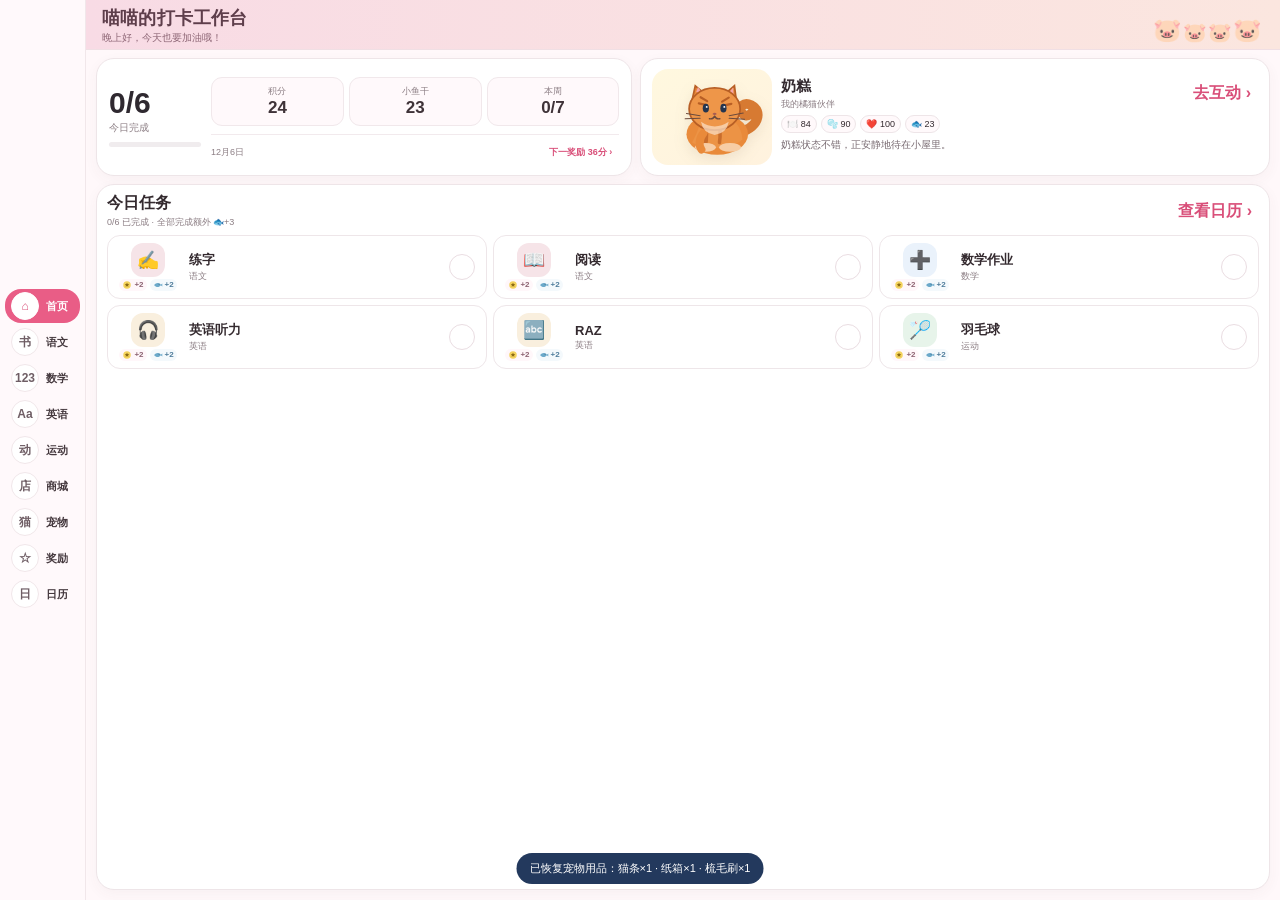
==== commit 50d66a09: "Bump assets v19 for fish reward rebalance" ====
--- a/index.html
+++ b/index.html
@@ -9,11 +9,10 @@
 <meta name="apple-mobile-web-app-status-bar-style" content="default">
 <meta name="apple-mobile-web-app-title" content="喵喵打卡">
 <meta name="format-detection" content="telephone=no">
-<title>奶糕 3.0 · 学习陪伴工作台</title>
+<title>喵喵的打卡工作台</title>
 <link rel="manifest" href="manifest.json">
 <link rel="icon" href="icon.svg" type="image/svg+xml">
-<link rel="stylesheet" href="styles.css?v=20260919-24">
-<link rel="stylesheet" href="styles-v3.css?v=20260919-40">
+<link rel="stylesheet" href="styles.css?v=20260922-19">
 </head>
 <body>
 <div id="orientationFrame" class="orientation-frame">
@@ -21,8 +20,8 @@
   <aside class="sidebar"><nav id="nav"></nav></aside>
   <main class="workspace">
     <header class="hero" aria-label="喵喵的打卡工作台">
-      <div class="hero-copy"><h1>奶糕 3.0</h1><p>学习有计划 · 生活有陪伴 · 每一天都更棒 ♡</p></div>
-      <div class="pig-family" aria-hidden="true"><span>🐱</span><span>🐾</span><span>💗</span><span>🐱</span></div>
+      <div class="hero-copy"><h1>喵喵的打卡工作台</h1><p>晚上好，今天也要加油哦！</p></div>
+      <div class="pig-family" aria-hidden="true"><span>🐷</span><span>🐷</span><span>🐷</span><span>🐷</span></div>
       <div class="cloud hero-cloud-1"></div><div class="cloud hero-cloud-2"></div><div class="hill hero-hill-1"></div><div class="hill hero-hill-2"></div>
     </header>
     <section id="page" class="page" aria-live="polite"></section>
@@ -34,6 +33,6 @@
 <div id="modalRoot"></div>
 </div>
 <input id="importInput" type="file" accept="application/json" hidden>
-<script src="app.js?v=20260919-40"></script>
+<script src="app.js?v=20260922-19"></script>
 </body>
 </html>
